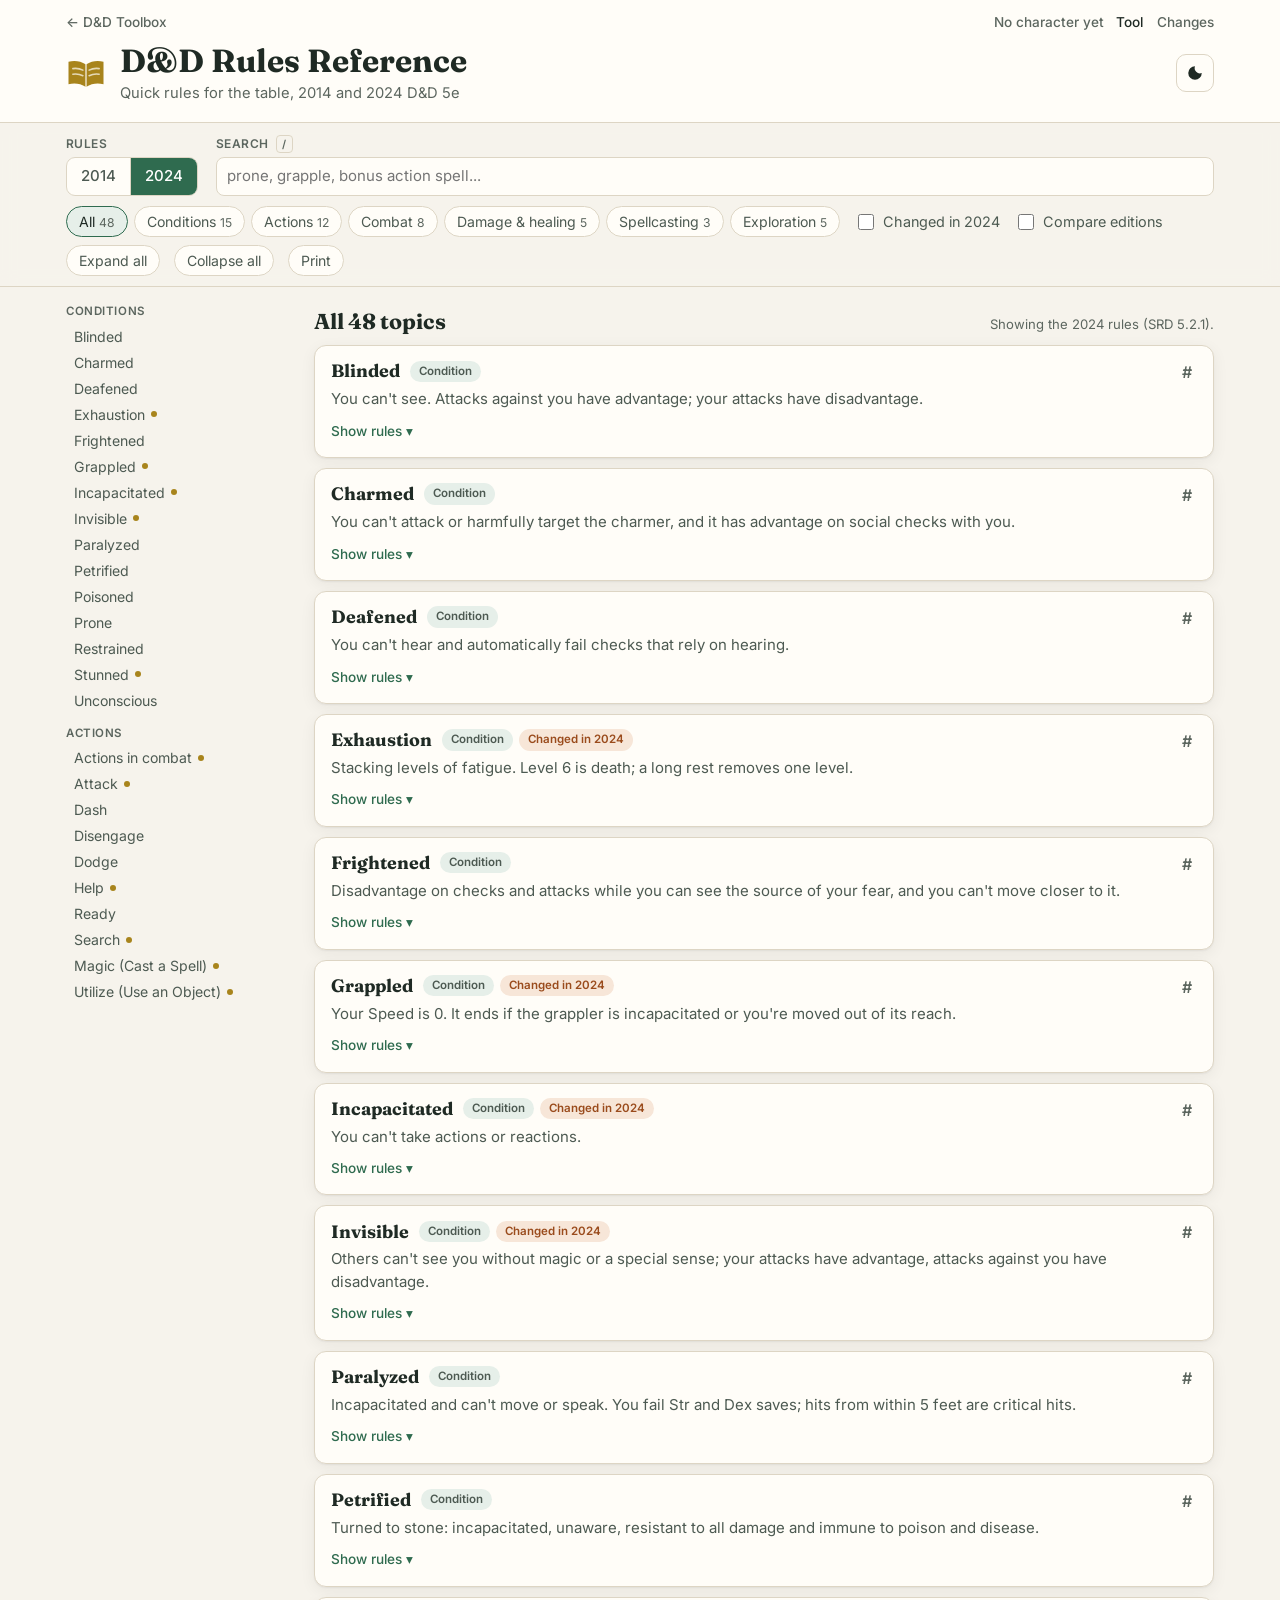
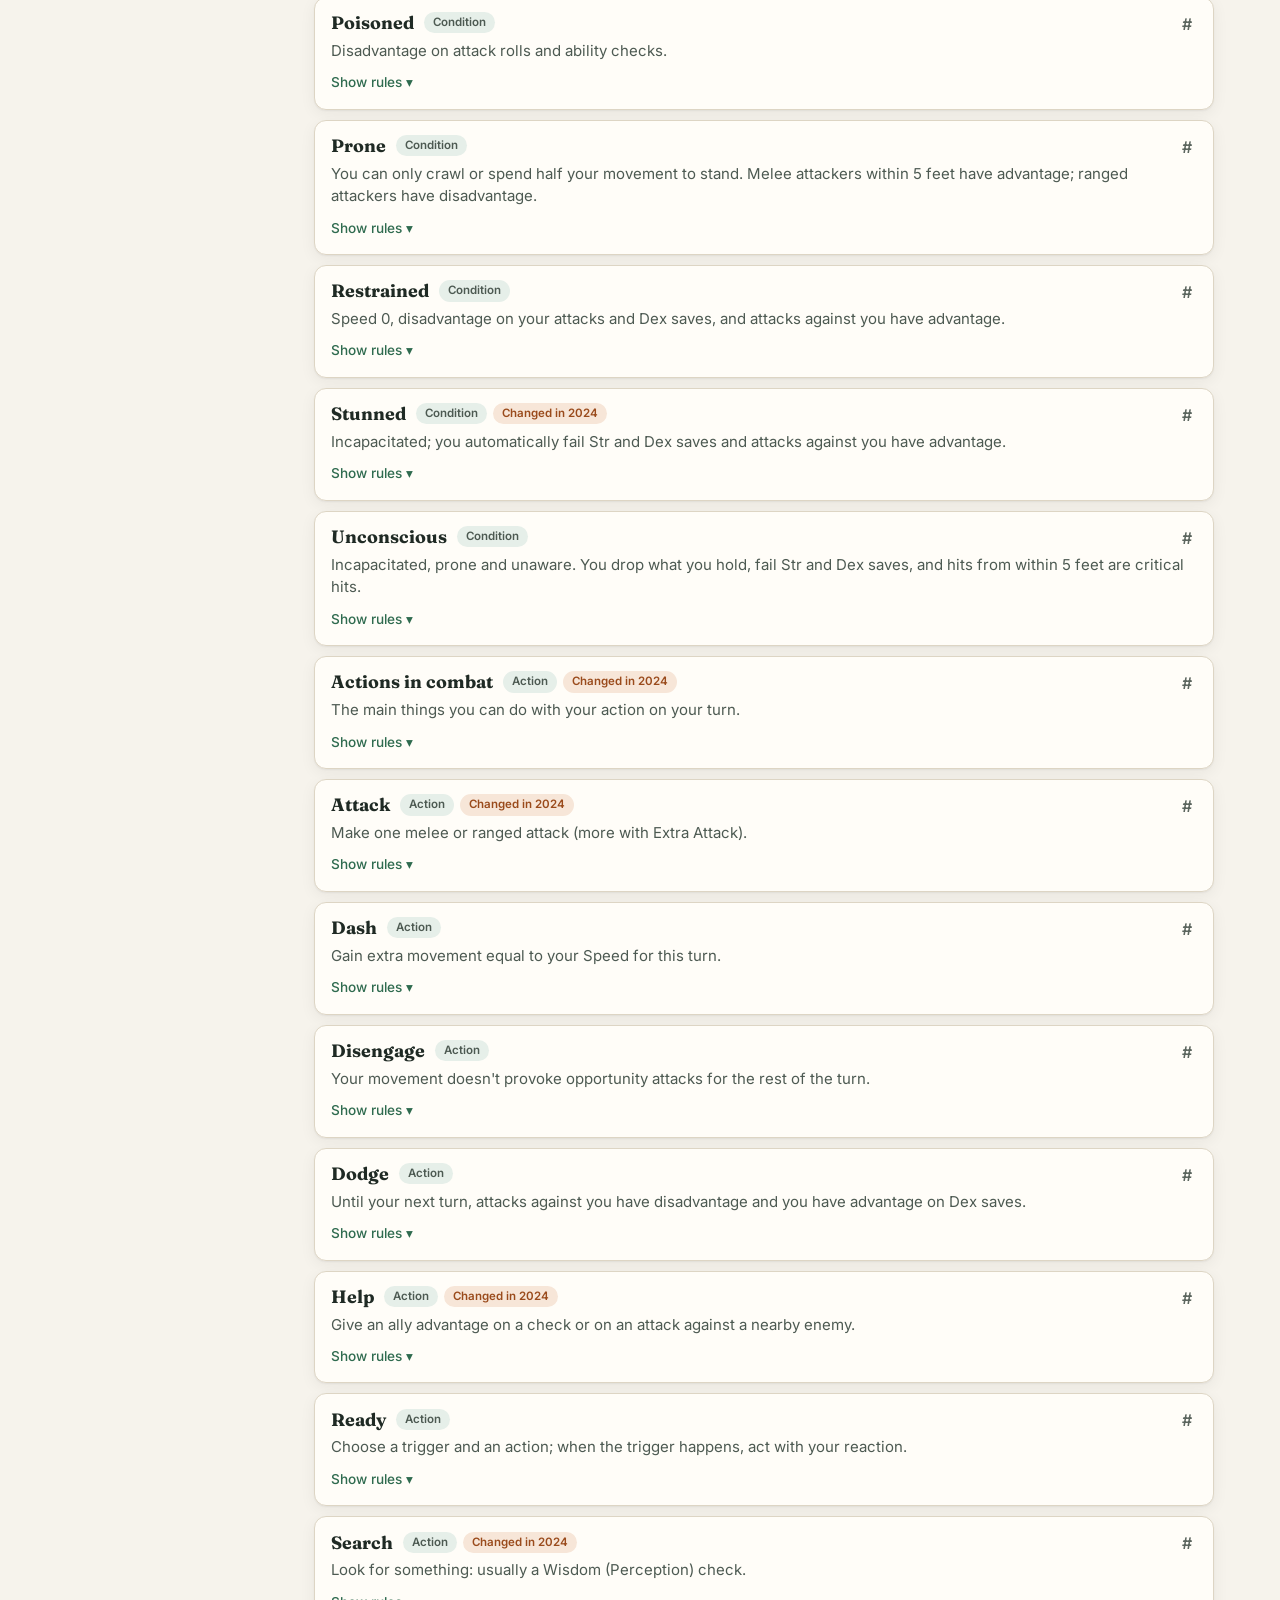
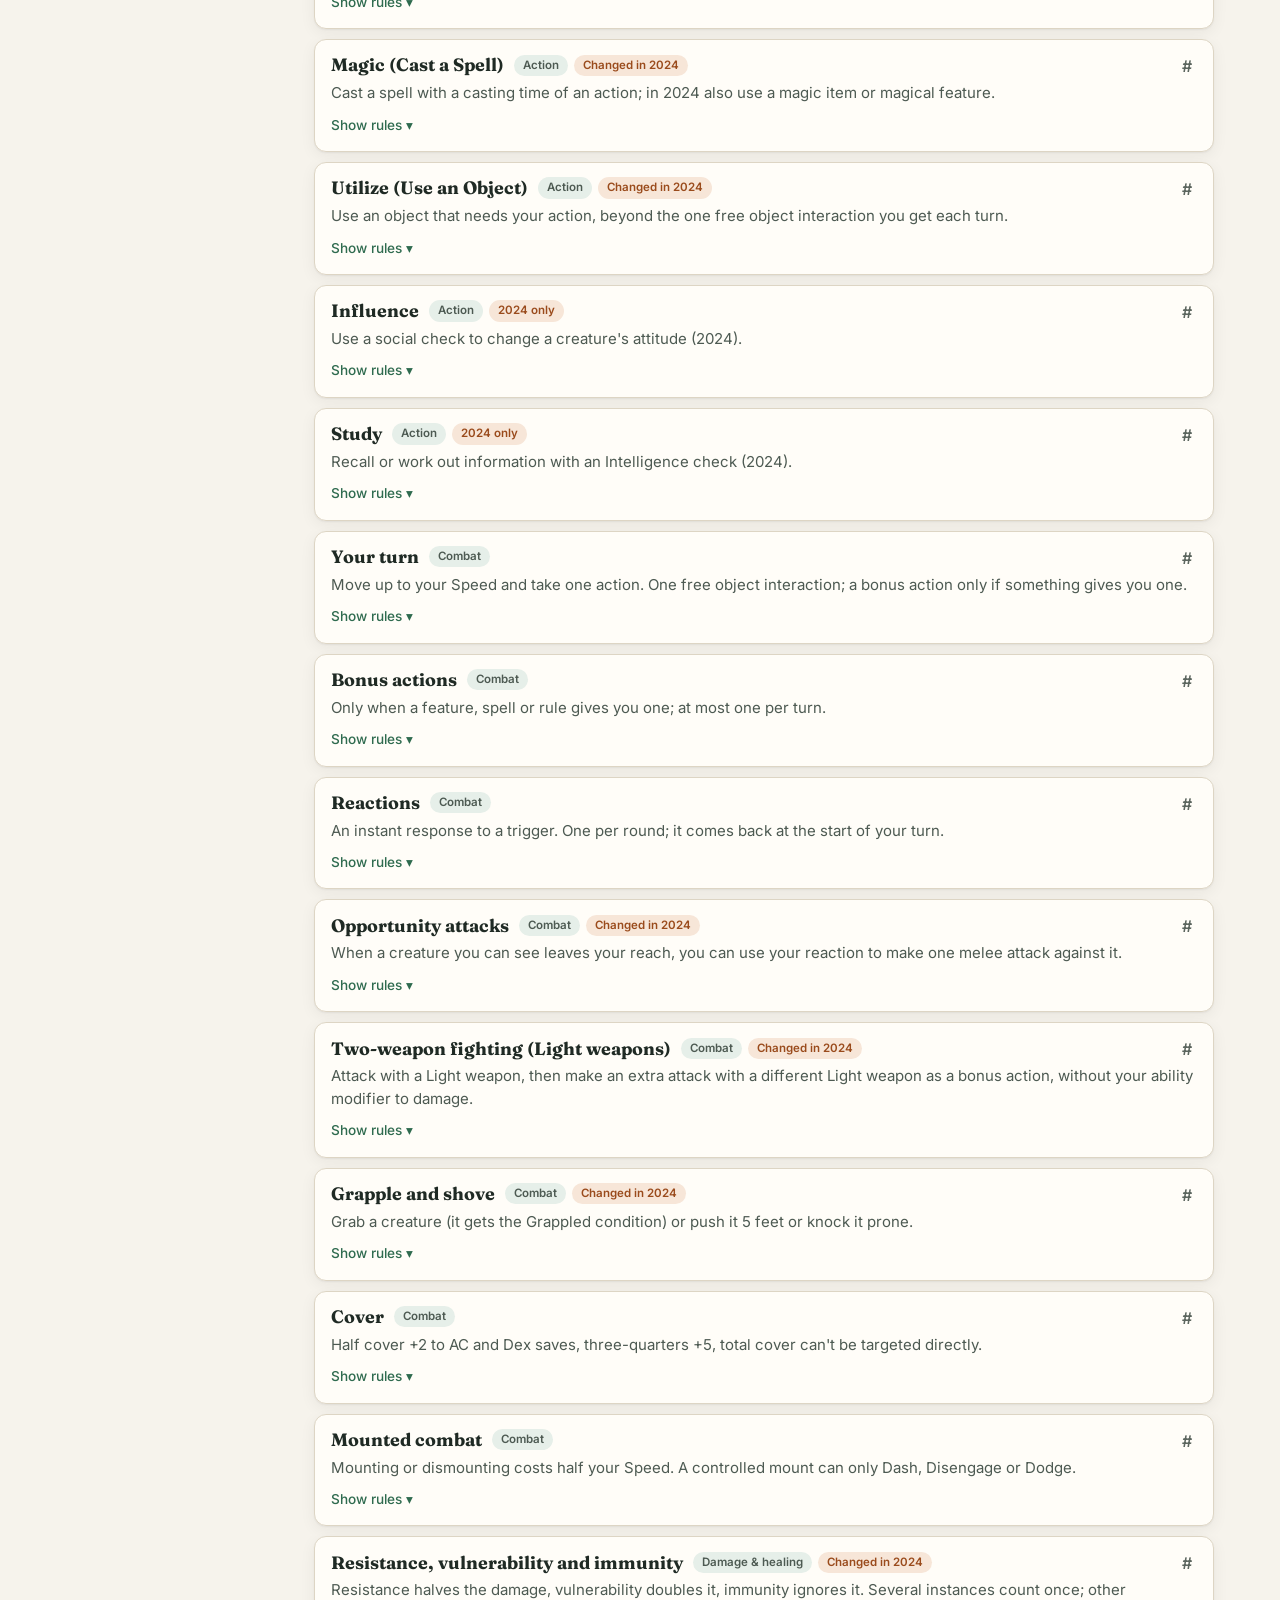
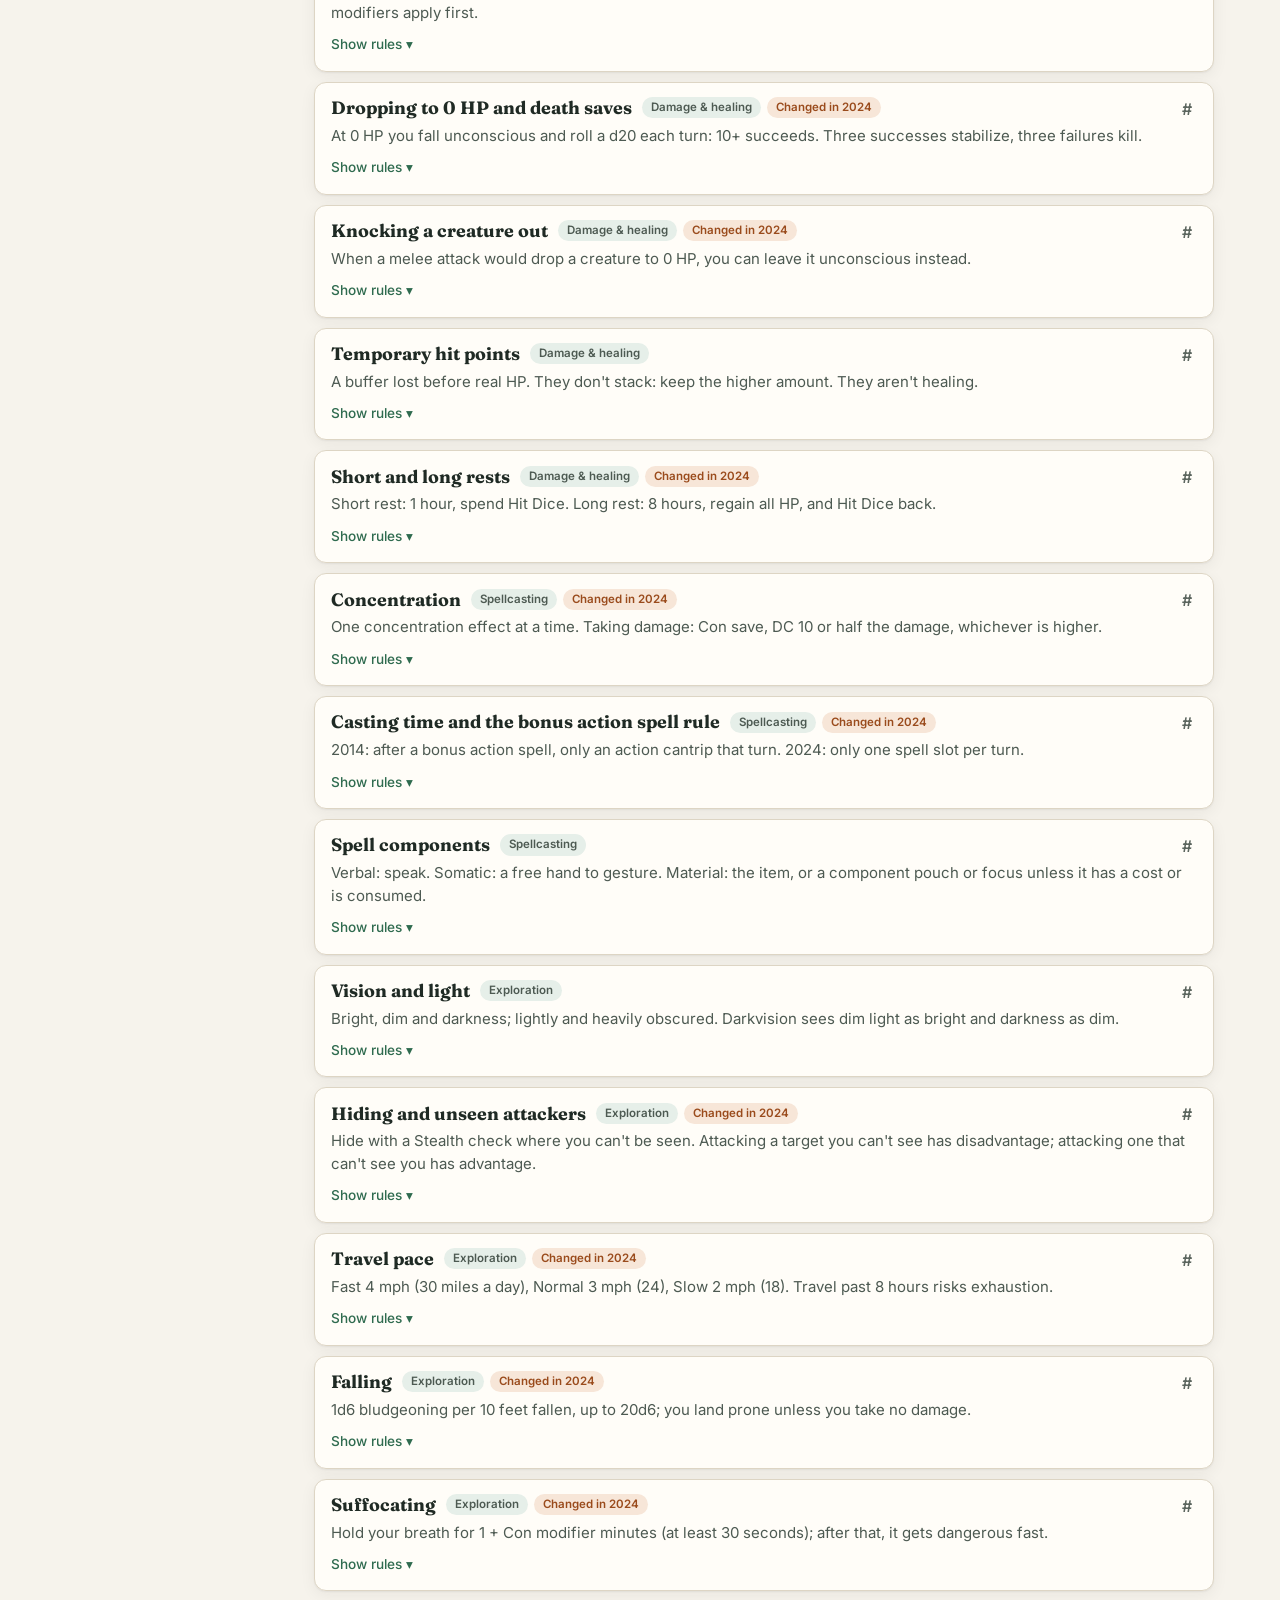
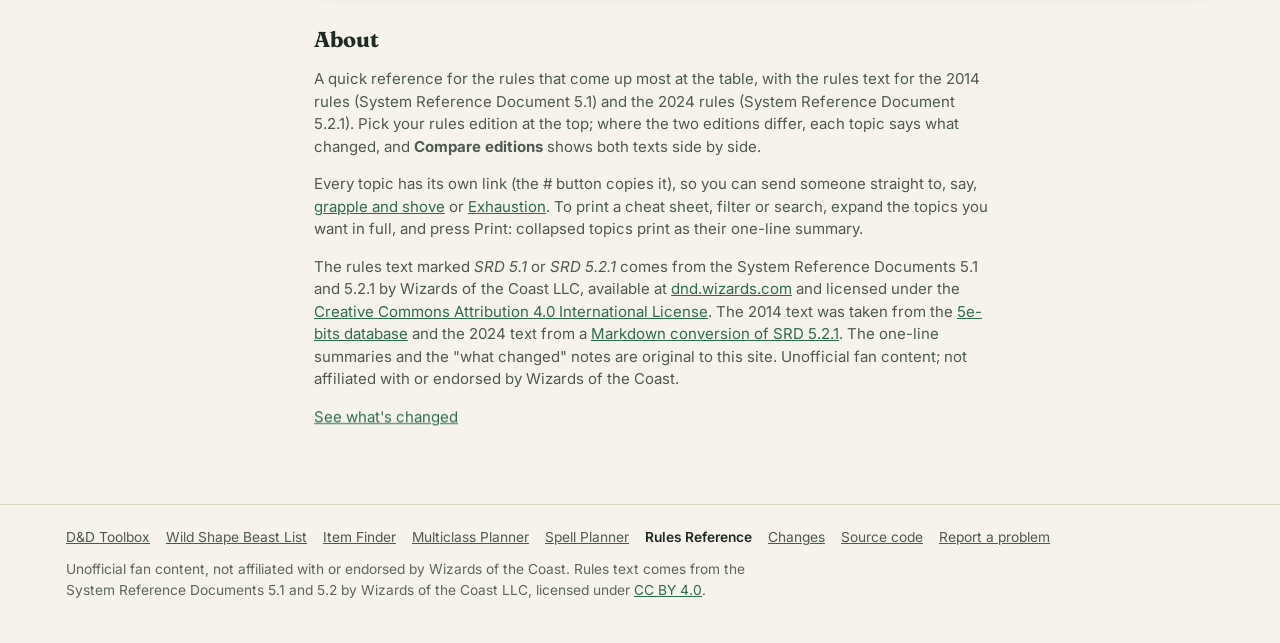
==== site/index.html @ a0ac7192 "Rules Reference: searchable 2014/2024 rules quick reference 48 topics (conditions, actions, combat, " ====
<!doctype html>
<html lang="en">
<head>
<meta charset="utf-8">
<meta name="viewport" content="width=device-width, initial-scale=1">
<title>D&amp;D Rules Reference</title>
<meta name="description" content="A fast, searchable D&amp;D 5e rules quick reference for the table: conditions, actions, grapple, cover, damage, death saves, resting, concentration and more, for 2014 and 2024 rules, with what changed between them.">
<meta name="theme-color" content="#f6f3ec" media="(prefers-color-scheme: light)">
<meta name="theme-color" content="#12171a" media="(prefers-color-scheme: dark)">
<link rel="canonical" href="https://wernercd.github.io/dnd-rules/">
<meta property="og:type" content="website">
<meta property="og:site_name" content="D&amp;D Toolbox">
<meta property="og:title" content="D&amp;D Rules Reference">
<meta property="og:description" content="A fast, searchable D&amp;D 5e rules quick reference for the table: conditions, actions, grapple, cover, damage, death saves, resting, concentration and more, for 2014 and 2024 rules, with what changed between them.">
<meta property="og:url" content="https://wernercd.github.io/dnd-rules/">
<meta name="twitter:card" content="summary">
<link rel="icon" href="data:image/svg+xml,%3Csvg xmlns='http://www.w3.org/2000/svg' viewBox='0 0 32 32'%3E%3Cpath d='M2 7c4.7-1.3 9.4-.7 14 2.2C20.6 6.3 25.3 5.7 30 7v18c-4.7-1.3-9.4-.7-14 2.2C11.4 24.3 6.7 23.7 2 25z' fill='%23c9a227'/%3E%3C/svg%3E">
<link rel="preconnect" href="https://fonts.googleapis.com">
<link rel="preconnect" href="https://fonts.gstatic.com" crossorigin>
<link href="https://fonts.googleapis.com/css2?family=Fraunces:opsz,wght@9..144,500;9..144,700&family=Inter:wght@400;500;600&display=swap" rel="stylesheet">
<script>try{var t=localStorage.getItem('dnd.theme');if(t==='dark'||t==='light')document.documentElement.dataset.theme=t;}catch(e){}</script>
<link rel="stylesheet" href="styles.css?v=dev">
</head>
<body>
<header class="site-header">
  <div class="wrap hub-bar">
    <a href="https://wernercd.github.io/dnd/">&larr; D&amp;D Toolbox</a>
    <span class="char-pick" id="charPick"></span>
    <nav class="hub-nav" aria-label="Site">
      <a href="./" aria-current="page">Tool</a>
      <a href="changes.html">Changes</a>
    </nav>
  </div>
  <div class="wrap header-inner">
    <div class="brand">
      <svg class="logo" viewBox="0 0 32 32" aria-hidden="true"><path d="M2 7c4.7-1.3 9.4-.7 14 2.2C20.6 6.3 25.3 5.7 30 7v18c-4.7-1.3-9.4-.7-14 2.2C11.4 24.3 6.7 23.7 2 25z"/><path d="M16 9.2v18M5.5 12.5c2.8-.4 5.6 0 8 1.2M5.5 17c2.8-.4 5.6 0 8 1.2M26.5 12.5c-2.8-.4-5.6 0-8 1.2M26.5 17c-2.8-.4-5.6 0-8 1.2" fill="none" stroke="var(--surface)" stroke-width="1.3" stroke-linecap="round" opacity=".7"/></svg>
      <div>
        <h1>D&amp;D Rules Reference</h1>
        <p class="tagline">Quick rules for the table, 2014 and 2024 D&amp;D 5e</p>
      </div>
    </div>
    <button id="themeBtn" class="icon-btn" type="button" aria-label="Toggle dark mode" title="Toggle dark mode">
      <svg viewBox="0 0 24 24" aria-hidden="true"><path d="M12 3a9 9 0 1 0 9 9 7 7 0 0 1-9-9z"/></svg>
    </button>
  </div>
</header>

<section class="controls" aria-label="Rules filters">
  <div class="wrap controls-grid">
    <div class="ctl">
      <span class="ctl-label">Rules</span>
      <div class="seg" role="radiogroup" aria-label="Rules edition">
        <button type="button" role="radio" data-ed="2014">2014</button>
        <button type="button" role="radio" data-ed="2024">2024</button>
      </div>
    </div>
    <div class="ctl ctl-search">
      <label class="ctl-label" for="q">Search <span class="kbd" aria-hidden="true">/</span></label>
      <input type="search" id="q" placeholder="prone, grapple, bonus action spell..." autocomplete="off">
    </div>
  </div>
  <div class="wrap filters">
    <div class="chips" id="cats" role="group" aria-label="Category"></div>
    <label class="tog" title="Only topics where the 2014 and 2024 rules differ"><input type="checkbox" id="onlyChg"> Changed in 2024</label>
    <label class="tog" title="Show the 2014 and 2024 text side by side"><input type="checkbox" id="compare"> Compare editions</label>
    <button type="button" class="chip" id="expandAll">Expand all</button>
    <button type="button" class="chip" id="collapseAll">Collapse all</button>
    <button type="button" class="chip" id="printBtn" title="Print the topics shown; expanded ones print with their full text">Print</button>
  </div>
</section>

<main class="wrap layout">
  <nav class="toc" id="toc" aria-label="Topics"></nav>
  <section class="results" aria-labelledby="count">
    <div class="results-head">
      <h2 id="count">Rules</h2>
      <p class="small muted" id="edNote"></p>
    </div>
    <div id="list" class="topics" data-reveal></div>
    <p id="empty" class="empty" hidden>Nothing matches. Try fewer words, or pick All.</p>

    <section class="about" id="about" data-reveal>
      <h2>About</h2>
      <p>A quick reference for the rules that come up most at the table, with the rules text for the 2014 rules (System Reference Document 5.1) and the 2024 rules (System Reference Document 5.2.1). Pick your rules edition at the top; where the two editions differ, each topic says what changed, and <b>Compare editions</b> shows both texts side by side.</p>
      <p>Every topic has its own link (the <span aria-hidden="true">#</span> button copies it), so you can send someone straight to, say, <a href="#grapple-shove">grapple and shove</a> or <a href="#exhaustion">Exhaustion</a>. To print a cheat sheet, filter or search, expand the topics you want in full, and press Print: collapsed topics print as their one-line summary.</p>
      <p>The rules text marked <em>SRD 5.1</em> or <em>SRD 5.2.1</em> comes from the System Reference Documents 5.1 and 5.2.1 by Wizards of the Coast LLC, available at <a href="https://dnd.wizards.com/resources/systems-reference-document" rel="noopener">dnd.wizards.com</a> and licensed under the <a href="https://creativecommons.org/licenses/by/4.0/legalcode" rel="noopener">Creative Commons Attribution 4.0 International License</a>. The 2014 text was taken from the <a href="https://github.com/5e-bits/5e-database" rel="noopener">5e-bits database</a> and the 2024 text from a <a href="https://github.com/downfallx/dnd-5e-srd-markdown" rel="noopener">Markdown conversion of SRD 5.2.1</a>. The one-line summaries and the "what changed" notes are original to this site. Unofficial fan content; not affiliated with or endorsed by Wizards of the Coast.</p>
      <p><a href="changes.html">See what's changed</a></p>
    </section>
  </section>
</main>

<footer class="site-footer">
  <div class="wrap">
    <ul class="foot-links">
      <li><a href="https://wernercd.github.io/dnd/">D&amp;D Toolbox</a></li>
      <li><a href="https://wernercd.github.io/dnd-druid-wildshapes/">Wild Shape Beast List</a></li>
      <li><a href="https://wernercd.github.io/dnd-items/">Item Finder</a></li>
      <li><a href="https://wernercd.github.io/dnd-multiclass-planner/">Multiclass Planner</a></li>
      <li><a href="https://wernercd.github.io/dnd-magic/">Spell Planner</a></li>
      <li><a href="https://wernercd.github.io/dnd-rules/" aria-current="page">Rules Reference</a></li>
      <li><a href="changes.html">Changes</a></li>
      <li><a href="https://github.com/WernerCD/dnd-rules" rel="noopener">Source code</a></li>
      <li><a href="https://github.com/WernerCD/dnd-rules/issues" rel="noopener">Report a problem</a></li>
    </ul>
    <p>Unofficial fan content, not affiliated with or endorsed by Wizards of the Coast. Rules text comes from the System Reference Documents 5.1 and 5.2 by Wizards of the Coast LLC, licensed under <a href="https://creativecommons.org/licenses/by/4.0/legalcode" rel="noopener">CC BY 4.0</a>.</p>
  </div>
</footer>

<script src="character.js?v=dev"></script>
<script src="rules.js?v=dev"></script>
<script src="app.js?v=dev"></script>
<script src="theme.js?v=dev"></script>
<script src="version.js?v=dev"></script>
<script src="motion.js?v=dev" defer></script><script src="ui.js?v=dev" defer></script>
</body>
</html>
---- site/styles.css ----
:root {
  --bg: #f6f3ec;
  --surface: #fffdf8;
  --surface-2: #efeadf;
  --ink: #1f2a24;
  --ink-2: #4d5a52;
  --muted: #5c665f;
  --line: #ddd5c4;
  --accent: #2f6b4f;
  --accent-ink: #ffffff;
  --gold: #a8841c;
  --warn: #9a4b1c;
  --warn-bg: #f7e6d8;
  --chip: #e6efe9;
  --shadow: 0 1px 2px rgba(31, 42, 36, .06), 0 4px 16px rgba(31, 42, 36, .06);
  --radius: 12px;
  color-scheme: light;
}
@media (prefers-color-scheme: dark) {
  :root:not([data-theme="light"]) {
    --bg: #12171a;
    --surface: #1a2125;
    --surface-2: #222b30;
    --ink: #e8ece6;
    --ink-2: #b9c3bc;
    --muted: #8d9a93;
    --line: #2f3a3f;
    --accent: #6fbf95;
    --accent-ink: #0d1a13;
    --gold: #d9b84a;
    --warn: #f0a878;
    --warn-bg: #3a2a20;
    --chip: #233229;
    --shadow: 0 1px 2px rgba(0, 0, 0, .3), 0 4px 16px rgba(0, 0, 0, .25);
    color-scheme: dark;
  }
}
:root[data-theme="dark"] {
  --bg: #12171a;
  --surface: #1a2125;
  --surface-2: #222b30;
  --ink: #e8ece6;
  --ink-2: #b9c3bc;
  --muted: #8d9a93;
  --line: #2f3a3f;
  --accent: #6fbf95;
  --accent-ink: #0d1a13;
  --gold: #d9b84a;
  --warn: #f0a878;
  --warn-bg: #3a2a20;
  --chip: #233229;
  --shadow: 0 1px 2px rgba(0, 0, 0, .3), 0 4px 16px rgba(0, 0, 0, .25);
  color-scheme: dark;
}

* { box-sizing: border-box; }
[hidden] { display: none !important; }
html { -webkit-text-size-adjust: 100%; }
body {
  margin: 0;
  background: var(--bg);
  color: var(--ink);
  font: 15px/1.5 Inter, system-ui, -apple-system, "Segoe UI", sans-serif;
}
a { color: var(--accent); }
h1, h2, h3 { font-family: Fraunces, Georgia, serif; font-weight: 700; line-height: 1.2; margin: 0; }
h2 { font-size: 1.35rem; }
.wrap { max-width: 1180px; margin: 0 auto; padding: 0 16px; }
.muted { color: var(--muted); }

/* header */
.icon-btn { background: none; border: 1px solid var(--line); color: var(--ink); width: 38px; height: 38px; border-radius: 10px; display: grid; place-items: center; cursor: pointer; flex: none; }
.icon-btn svg { width: 18px; height: 18px; fill: none; stroke: currentColor; stroke-width: 2; stroke-linecap: round; }
#themeBtn svg { fill: currentColor; stroke: none; }
.icon-btn:hover { background: var(--surface-2); }

/* controls */
.controls { position: sticky; top: 0; z-index: 5; background: color-mix(in srgb, var(--bg) 92%, transparent); backdrop-filter: blur(8px); border-bottom: 1px solid var(--line); padding: 12px 0 10px; }
.controls-grid { display: flex; flex-wrap: wrap; gap: 12px 18px; align-items: flex-end; }
.ctl { display: flex; flex-direction: column; gap: 4px; }
.ctl-label { font-size: .75rem; font-weight: 600; letter-spacing: .04em; text-transform: uppercase; color: var(--muted); }
.ctl-label output { color: var(--ink); font-size: .95rem; text-transform: none; letter-spacing: 0; margin-left: 4px; }
.ctl-level { min-width: 180px; flex: 1 1 180px; max-width: 280px; }
.ctl-level input { width: 100%; accent-color: var(--accent); }
.ctl-wis input { width: 70px; }
.ctl-search { flex: 2 1 200px; }
input[type=search], input[type=number], select {
  font: inherit; color: var(--ink); background: var(--surface); border: 1px solid var(--line); border-radius: 8px; padding: 7px 10px; min-height: 36px;
}
input:focus-visible, select:focus-visible, button:focus-visible { outline: 2px solid var(--accent); outline-offset: 2px; }
.seg { display: inline-flex; border: 1px solid var(--line); border-radius: 9px; overflow: hidden; background: var(--surface); }
.seg button { font: inherit; font-weight: 500; border: 0; background: none; color: var(--ink-2); padding: 7px 14px; cursor: pointer; min-height: 36px; }
.seg button + button { border-left: 1px solid var(--line); }
.seg button[aria-checked="true"] { background: var(--accent); color: var(--accent-ink); }
.filters { display: flex; flex-wrap: wrap; align-items: center; gap: 8px 14px; margin-top: 10px; }
.chips { display: flex; gap: 6px; flex-wrap: wrap; }
.chip { font: inherit; font-size: .88rem; border: 1px solid var(--line); background: var(--surface); color: var(--ink-2); border-radius: 999px; padding: 4px 12px; cursor: pointer; }
.chip[aria-pressed="true"] { background: var(--chip); border-color: var(--accent); color: var(--ink); }
.tog { display: inline-flex; align-items: center; gap: 6px; font-size: .9rem; color: var(--ink-2); cursor: pointer; }
.tog input { accent-color: var(--accent); width: 16px; height: 16px; }

/* ---------- rules reference ---------- */
.kbd { font: 600 .68rem/1 Inter, system-ui, sans-serif; border: 1px solid var(--line); border-radius: 4px; padding: 1px 5px; margin-left: 4px; color: var(--muted); text-transform: none; }
.ctl-search input { width: 100%; }
.chip { min-height: 30px; }
.chip .n { color: var(--muted); font-size: .76rem; }
.chip.zero { opacity: .5; }
.small { font-size: .82rem; }
.empty { color: var(--muted); padding: 24px 0; }
.btn { font: inherit; font-size: .86rem; border: 1px solid var(--line); background: var(--surface-2); color: var(--ink); border-radius: 8px; padding: 6px 12px; cursor: pointer; min-height: 32px; }

.layout { display: grid; grid-template-columns: 220px minmax(0, 1fr); gap: 28px; align-items: start; }
.toc { position: sticky; top: calc(var(--ctl-h, 0px) + 4px); max-height: calc(100vh - var(--ctl-h, 0px) - 12px); overflow-y: auto; padding: 18px 4px 18px 0; font-size: .88rem; }
.toc h3 { font-family: Inter, system-ui, sans-serif; font-size: .72rem; font-weight: 600; letter-spacing: .05em; text-transform: uppercase; color: var(--muted); margin: 14px 0 4px; }
.toc h3:first-child { margin-top: 0; }
.toc ul { list-style: none; margin: 0; padding: 0; }
.toc a { display: flex; align-items: center; gap: 6px; min-height: 26px; padding: 2px 8px; border-radius: 6px; color: var(--ink-2); text-decoration: none; }
.toc a:hover, .toc a:focus-visible { background: var(--surface-2); color: var(--ink); }
.toc .dot { width: 6px; height: 6px; border-radius: 50%; background: var(--gold); flex: none; }
@media (max-width: 900px) { .layout { display: block; } .toc { display: none; } }

.results-head { display: flex; justify-content: space-between; align-items: baseline; gap: 4px 12px; margin: 22px 0 10px; flex-wrap: wrap; }
.results-head p { margin: 0; }
.topics { display: flex; flex-direction: column; gap: 10px; }
.topic { background: var(--surface); border: 1px solid var(--line); border-radius: var(--radius); box-shadow: var(--shadow); padding: 12px 16px 12px; scroll-margin-top: calc(var(--ctl-h, 0px) + 12px); transition: border-color .15s ease; }
@media (max-width: 640px) { .topic { padding: 12px 14px; } }
.topic.open { border-color: color-mix(in srgb, var(--accent) 45%, var(--line)); }
.topic.flash { border-color: var(--gold); box-shadow: 0 0 0 3px color-mix(in srgb, var(--gold) 30%, transparent), var(--shadow); }
.t-head { display: flex; align-items: flex-start; gap: 6px 10px; flex-wrap: wrap; cursor: pointer; padding-right: 36px; position: relative; }
.t-title { font-size: 1.12rem; flex: 0 1 auto; }
.t-title a { color: inherit; text-decoration: none; display: inline-flex; align-items: center; min-height: 26px; }
.t-title a:hover { color: var(--accent); }
.t-tags { display: flex; flex-wrap: wrap; gap: 6px; align-items: center; min-height: 26px; }
.tag { font-size: .72rem; font-weight: 600; border-radius: 999px; padding: 2px 9px; background: var(--chip); color: var(--ink-2); white-space: nowrap; }
.tag-chg { background: var(--warn-bg); color: var(--warn); }
.t-copy { position: absolute; top: -2px; right: -6px; font: 600 1rem/1 Inter, system-ui, sans-serif; width: 32px; height: 32px; border-radius: 8px; border: 1px solid transparent; background: none; color: var(--muted); cursor: pointer; }
.t-copy:hover, .t-copy:focus-visible { border-color: var(--line); color: var(--accent); }
.t-sum { margin: 4px 0 6px; color: var(--ink-2); }
.t-snip { margin: 0 0 6px; font-size: .86rem; color: var(--muted); }
mark { background: color-mix(in srgb, var(--gold) 35%, transparent); color: inherit; border-radius: 3px; padding: 0 1px; }
.t-tog { font: inherit; font-size: .85rem; font-weight: 500; background: none; border: 0; padding: 4px 0; min-height: 28px; color: var(--accent); cursor: pointer; }
.t-tog::after { content: " \25BE"; }
.t-tog[aria-expanded="true"]::after { content: " \25B4"; }
.t-body { border-top: 1px solid var(--line); margin-top: 6px; padding-top: 10px; }
.chg { background: var(--warn-bg); border-radius: 9px; padding: 9px 12px; margin: 0 0 12px; font-size: .93rem; }
.chg b:first-child { color: var(--warn); }
.srd { max-width: 75ch; }
.srd p { margin: 6px 0; }
.srd ul, .srd ol { margin: 6px 0; padding-left: 22px; }
.srd li { margin: 3px 0; }
.srd h4, .srd h5 { font-family: Fraunces, Georgia, serif; margin: 14px 0 4px; }
.srd h4 { font-size: 1rem; color: var(--gold); border-bottom: 1px solid var(--line); padding-bottom: 2px; }
.srd h5 { font-size: .95rem; }
.srd h4:first-child, .srd h5:first-child { margin-top: 2px; }
.srd .side { background: var(--surface-2); border-left: 3px solid var(--gold); border-radius: 0 8px 8px 0; padding: 4px 12px; margin: 10px 0; }
.tbl { overflow-x: auto; margin: 8px 0; }
.tbl table { border-collapse: collapse; font-size: .88rem; }
.tbl th, .tbl td { text-align: left; padding: 4px 12px 4px 0; border-bottom: 1px solid var(--line); vertical-align: top; }
.tbl th { font-weight: 600; }
a.xref { text-decoration: underline; text-decoration-style: dotted; text-underline-offset: 2px; }
.src { font-size: .78rem; color: var(--muted); margin: 8px 0 0; }
.rel { font-size: .88rem; color: var(--ink-2); margin: 10px 0 0; }
.rel a { display: inline-block; min-height: 24px; line-height: 24px; }
.ed-none { color: var(--ink-2); font-style: italic; }
.ed-none .btn { font-style: normal; }
.cmp { display: grid; grid-template-columns: 1fr 1fr; gap: 18px; }
.cmp > section { min-width: 0; }
.cmp .ed-h { font-family: Inter, system-ui, sans-serif; font-size: .75rem; font-weight: 600; letter-spacing: .05em; text-transform: uppercase; color: var(--muted); margin: 0 0 4px; }
@media (max-width: 760px) { .cmp { grid-template-columns: 1fr; } .cmp > section + section { border-top: 1px dashed var(--line); padding-top: 10px; } }
.about { margin: 36px 0; }
.about p { max-width: 75ch; color: var(--ink-2); }
@media (max-width: 640px) {
  .controls { position: relative; z-index: 6; }
  #cats { flex-wrap: nowrap; overflow-x: auto; width: 100%; padding-bottom: 2px; scrollbar-width: thin; }
  #cats .chip { flex: none; }
  .kbd { display: none; }
}
/* print: the topics shown, expanded ones with their text; no controls */
@media print {
  .controls, .toc, .about, #empty, .t-copy, .t-tog { display: none !important; }
  .layout { display: block; }
  .topic { box-shadow: none; border: 0; border-bottom: 1px solid #bbb; border-radius: 0; padding: 6px 0; break-inside: avoid; }
  .t-head { padding-right: 0; }
  .t-snip { display: none; }
  .tag { background: none !important; border: 1px solid #999; color: #000 !important; }
  .chg { background: none; border: 1px solid #999; }
  .srd .side { background: none; }
  .srd h4 { color: #000; }
  .topic:not(.open) .t-sum { margin-bottom: 0; }
  .topic.open { break-inside: auto; }
}

/* === dnd-shared v1.8 (canonical copy: WernerCD/dnd shared/dnd-shared.css) === */
/* Paste this block unchanged at the END of each site's styles.css. Do not edit it per site;
   change it in the hub repo and re-copy it to every site. It relies on the shared tokens
   (--bg, --surface, --surface-2, --ink, --ink-2, --muted, --line, --accent, --gold, --radius). */
.site-header { background: var(--surface); border-bottom: 1px solid var(--line); }
.hub-bar { display: flex; align-items: center; justify-content: space-between; gap: 12px; padding-top: 10px; font-size: .85rem; }
.hub-bar a { color: var(--muted); font-weight: 500; text-decoration: none; border-radius: 6px; display: inline-flex; align-items: center; min-height: 24px; }
.hub-bar a:hover, .hub-bar a:focus-visible { color: var(--accent); text-decoration: underline; }
.hub-bar a[aria-current="page"] { color: var(--ink); }
.hub-nav { display: flex; gap: 14px; }
.char-pick { margin-left: auto; display: inline-flex; align-items: center; min-height: 24px; color: var(--muted); }
.char-pick label { display: inline-flex; align-items: center; gap: 6px; }
.char-pick select { font: inherit; font-size: .85rem; color: var(--ink); background: var(--surface-2); border: 1px solid var(--line); border-radius: 6px; padding: 2px 6px; min-height: 26px; max-width: 46vw; }
@media (max-width: 520px) { .char-pick .char-lbl { display: none; } }
.char-pick .char-share { font: inherit; font-size: .8rem; color: var(--ink-2); background: none; border: 1px solid var(--line); border-radius: 6px; padding: 2px 8px; min-height: 26px; margin-left: 6px; cursor: pointer; }
.char-pick .char-share:hover, .char-pick .char-share:focus-visible { color: var(--accent); border-color: var(--accent); }
.char-import { position: fixed; top: 12px; left: 0; right: 0; margin: 0 auto; z-index: 1000; width: min(520px, calc(100vw - 32px)); background: var(--surface); color: var(--ink); border: 1px solid var(--accent); border-radius: var(--radius); box-shadow: 0 6px 24px rgba(0, 0, 0, .25); padding: 12px 14px; font-size: .92rem; }
.char-import p { margin: 0 0 10px; }
.char-import .ci-acts { display: flex; flex-wrap: wrap; gap: 8px; }
.char-import button { font: inherit; font-size: .88rem; min-height: 32px; padding: 4px 12px; border-radius: 8px; border: 1px solid var(--line); background: var(--surface-2); color: var(--ink); cursor: pointer; }
.char-import .ci-yes { background: var(--accent); border-color: var(--accent); color: var(--accent-ink); }
.hub-bar + .header-inner { padding-top: 8px; }
.header-inner { display: flex; align-items: center; justify-content: space-between; gap: 12px; padding-top: 18px; padding-bottom: 18px; }
.brand { display: flex; align-items: center; gap: 14px; min-width: 0; }
.brand .logo { width: 40px; height: 40px; fill: var(--gold); flex: none; }
.brand h1 { font-size: clamp(1.4rem, 3.5vw, 2rem); }
.brand h1 a { color: inherit; text-decoration: none; }
.tagline { margin: 2px 0 0; color: var(--muted); font-size: .92rem; }

.site-footer { border-top: 1px solid var(--line); margin-top: 40px; padding: 20px 0 36px; color: var(--muted); font-size: .86rem; }
.site-footer .foot-links { display: flex; flex-wrap: wrap; gap: 6px 16px; margin: 0 0 10px; padding: 0; list-style: none; }
.site-footer .foot-links a { color: var(--ink-2); display: inline-flex; align-items: center; min-height: 24px; }
.site-footer .foot-links a[aria-current="page"] { color: var(--ink); font-weight: 600; text-decoration: none; }
.site-footer p { margin: 6px 0; max-width: 80ch; }

.changes { padding-bottom: 8px; }
.changes > * { max-width: 780px; }
.changes h2 { font-size: 1.6rem; margin: 28px 0 4px; }
.changes .intro { color: var(--ink-2); margin: 0 0 8px; }
.change-day { margin: 22px 0 0; }
.change-day h3 { font-family: Inter, system-ui, sans-serif; font-size: .8rem; font-weight: 600; letter-spacing: .06em; text-transform: uppercase; color: var(--muted); border-bottom: 1px solid var(--line); padding-bottom: 4px; margin: 0 0 8px; }
.change-day ul { margin: 0; padding-left: 18px; }
.change-day li { margin: 6px 0; color: var(--ink-2); line-height: 1.5; }
.change-day li b { color: var(--ink); }
@media (max-width: 480px) { .hub-nav { gap: 10px; } .tagline { font-size: .85rem; } }
/* motion (ui.js) and charts (chart.js), v1.8 */
.ui-anim [data-reveal] > :not(.ui-in) { opacity: 0; }
[data-spot] { position: relative; isolation: isolate; }
[data-spot]::before { content: ""; position: absolute; inset: 0; border-radius: inherit; pointer-events: none; z-index: -1; opacity: 0; transition: opacity .25s ease;
  background: radial-gradient(240px circle at var(--mx, 50%) var(--my, 50%), color-mix(in srgb, var(--accent) 16%, transparent), transparent 70%); }
[data-spot]:hover::before { opacity: 1; }
.plot { --p1: #25875a; --p2: #6a5acd; --p3: #b07d10; --p-fill: 22%; }
@media (prefers-color-scheme: dark) { :root:not([data-theme="light"]) .plot { --p1: #3fa673; --p2: #9483e6; --p3: #b08822; --p-fill: 30%; } }
:root[data-theme="dark"] .plot { --p1: #3fa673; --p2: #9483e6; --p3: #b08822; --p-fill: 30%; }
.plot-fig { margin: 0; }
.plot-box { position: relative; width: 100%; }
.plot-box svg { display: block; width: 100%; height: auto; overflow: visible; touch-action: pan-y; }
.plot-box svg:focus-visible { outline: 2px solid var(--accent); outline-offset: 4px; border-radius: 6px; }
.plot-grid line { stroke: var(--line); stroke-width: 1; }
.plot-grid line.plot-base { stroke: var(--muted); }
.plot-tick { fill: var(--muted); font-size: 11px; font-variant-numeric: tabular-nums; }
.plot-axis { fill: var(--ink-2); font-size: 12px; }
.plot-line { fill: none; stroke-width: 2; stroke-linejoin: round; stroke-linecap: round; }
.plot-line.s1, .plot-dot.s1, .plot-bar.s1, .sw.s1 { stroke: var(--p1); color: var(--p1); }
.plot-line.s2, .plot-dot.s2, .sw.s2 { stroke: var(--p2); color: var(--p2); }
.plot-line.s2 { stroke-dasharray: 6 4; }
.plot-line.s3, .plot-dot.s3, .sw.s3 { stroke: var(--p3); color: var(--p3); }
.plot-line.s3 { stroke-dasharray: 2 4; }
.plot-bar.s1 { fill: var(--p1); stroke: none; }
.plot-stop1 { stop-color: var(--p1); stop-opacity: var(--p-fill); }
.plot-stop2 { stop-color: var(--p1); stop-opacity: 0; }
.plot-dl { fill: var(--ink-2); font-size: 11px; font-weight: 600; }
.plot-cross { stroke: var(--muted); stroke-width: 1; stroke-dasharray: 3 3; }
.plot-dot { fill: currentColor; stroke: var(--surface) !important; stroke-width: 2; }
.plot-tip { position: absolute; z-index: 2; pointer-events: none; min-width: 120px; max-width: 240px; background: var(--surface); color: var(--ink); border: 1px solid var(--line); border-radius: 8px; box-shadow: 0 4px 16px rgba(0, 0, 0, .14); padding: 6px 10px; font-size: .8rem; display: flex; flex-direction: column; gap: 2px; }
.plot-tip span, .plot-legend span { display: inline-flex; align-items: center; gap: 6px; color: var(--ink-2); }
.sw { display: inline-block; width: 14px; height: 0; border-top: 2px solid currentColor; }
.sw.s2 { border-top-style: dashed; } .sw.s3 { border-top-style: dotted; }
.plot-legend { display: flex; flex-wrap: wrap; gap: 4px 16px; margin: 0 0 6px; font-size: .82rem; }
.plot-sr { position: absolute; width: 1px; height: 1px; overflow: hidden; clip: rect(0 0 0 0); white-space: nowrap; }
.plot-table { margin-top: 6px; font-size: .82rem; color: var(--ink-2); }
.plot-table summary { cursor: pointer; color: var(--accent); min-height: 24px; display: inline-flex; align-items: center; }
.plot-tw { overflow-x: auto; max-height: 320px; overflow-y: auto; }
.plot-table table { border-collapse: collapse; margin-top: 6px; font-variant-numeric: tabular-nums; }
.plot-table caption { text-align: left; color: var(--muted); padding-bottom: 4px; }
.plot-table th, .plot-table td { border-bottom: 1px solid var(--line); padding: 3px 10px 3px 0; text-align: right; }
.plot-table th[scope="row"], .plot-table thead th:first-child { text-align: left; }
.ui-anim .plot-new .plot-line, .ui-anim .plot-new .plot-area { animation: plot-wipe .9s cubic-bezier(.22, 1, .36, 1) both; }
.ui-anim .plot-new .plot-dl { animation: plot-fade .4s .7s ease both; }
.ui-anim .plot-new .plot-bar { transform-box: fill-box; transform-origin: 50% 100%; animation: plot-grow .55s cubic-bezier(.22, 1, .36, 1) both; }
@keyframes plot-wipe { from { clip-path: inset(0 100% 0 0); } to { clip-path: inset(0 0 0 0); } }
@keyframes plot-fade { from { opacity: 0; } }
@keyframes plot-grow { from { transform: scaleY(0); } }
@media (prefers-reduced-motion: reduce) { [data-spot]::before { transition: none; } }
/* print: paper-friendly, no chrome. Sites add their own rules to hide tool controls. */
@media print {
  :root, :root:not([data-theme="light"]), :root[data-theme="dark"] { --bg: #fff; --surface: #fff; --surface-2: #f3f3f3; --ink: #000; --ink-2: #222; --muted: #555; --line: #bbb; --shadow: none; --accent: #2f6b4f; --accent-ink: #ffffff; --gold: #a8841c; --warn: #9a4b1c; --warn-bg: #f7e6d8; --chip: #e6efe9; color-scheme: light; }
  body { background: #fff; }
  .hub-bar, .char-pick, .char-import, .plot-tip, .plot-table summary, #themeBtn, .site-footer .foot-links, button, dialog::backdrop { display: none !important; }
  .site-header { border-bottom: 1px solid #000; }
  a { color: inherit; text-decoration: none; }
  .card, .change-day li, .statblock { break-inside: avoid; }
  .ui-anim [data-reveal] > * { opacity: 1 !important; }
  .plot-fig { break-inside: avoid; }
}
/* === end dnd-shared v1.8 === */
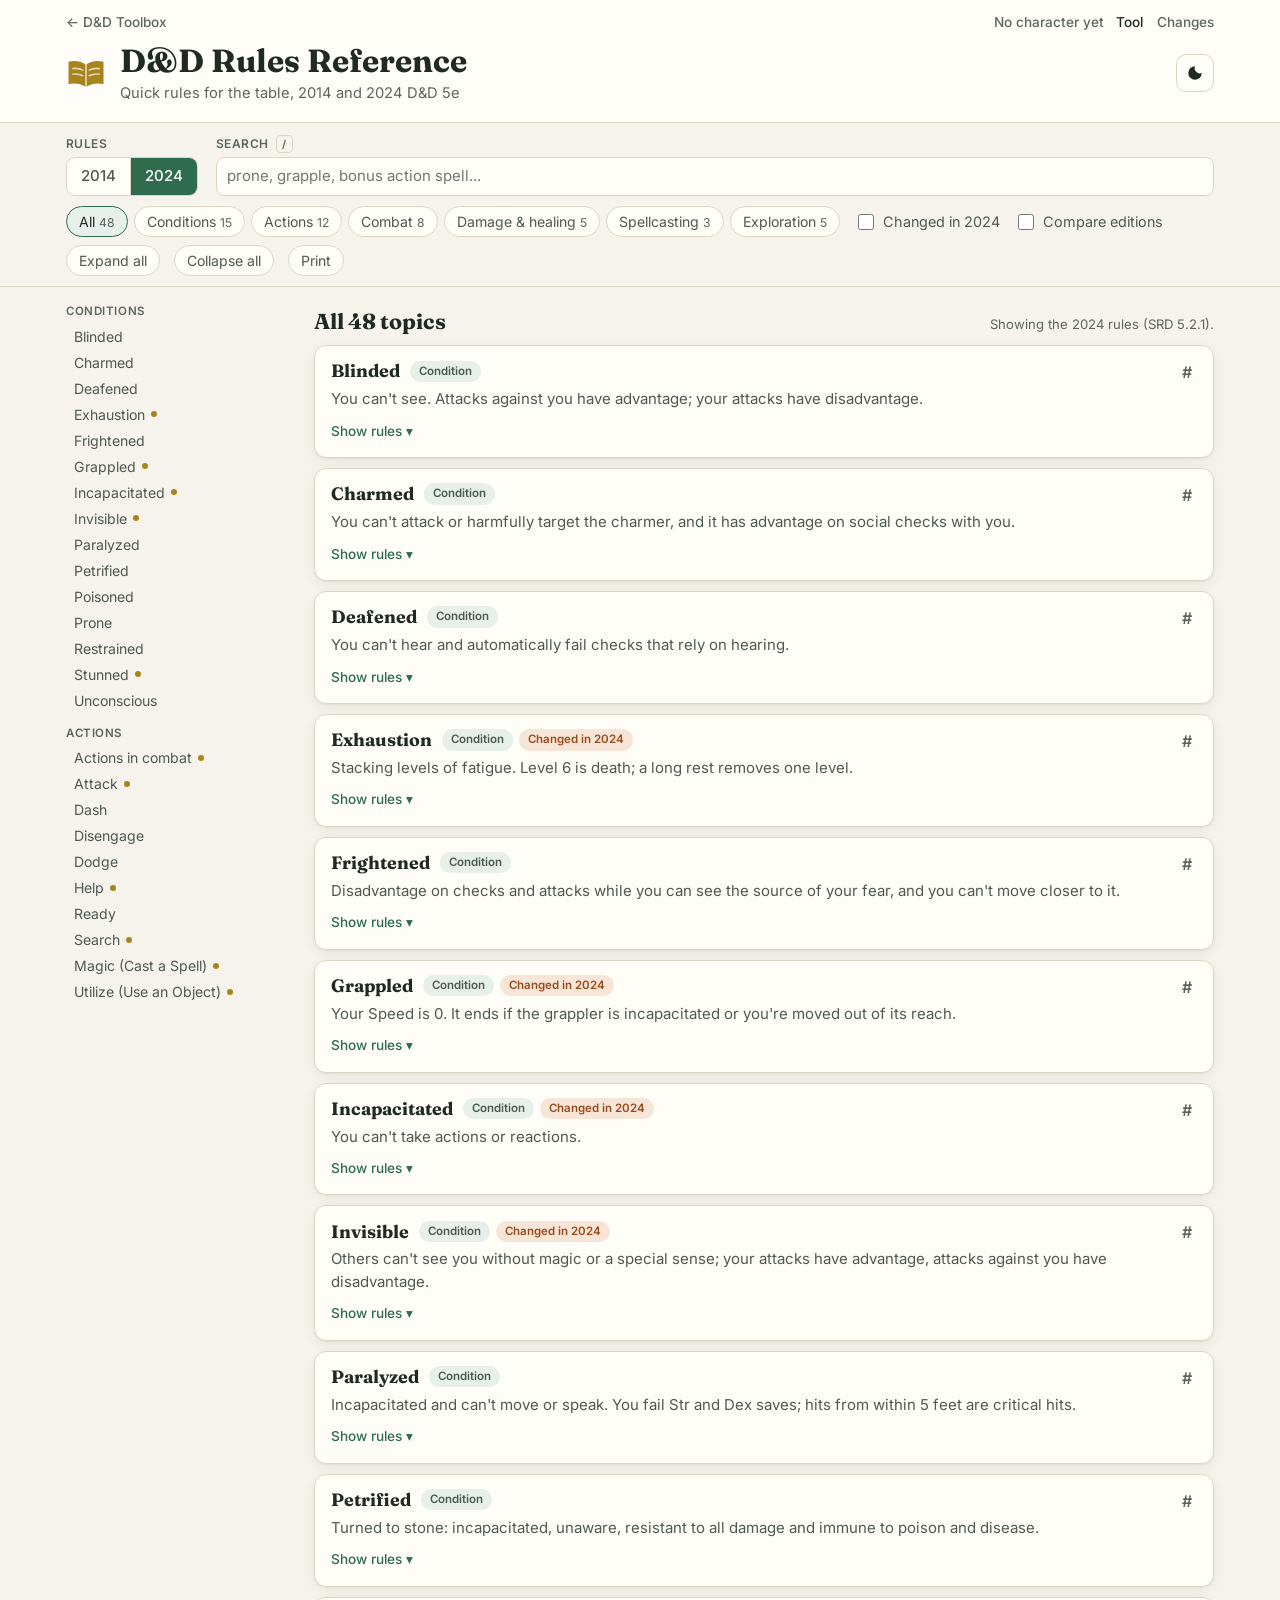
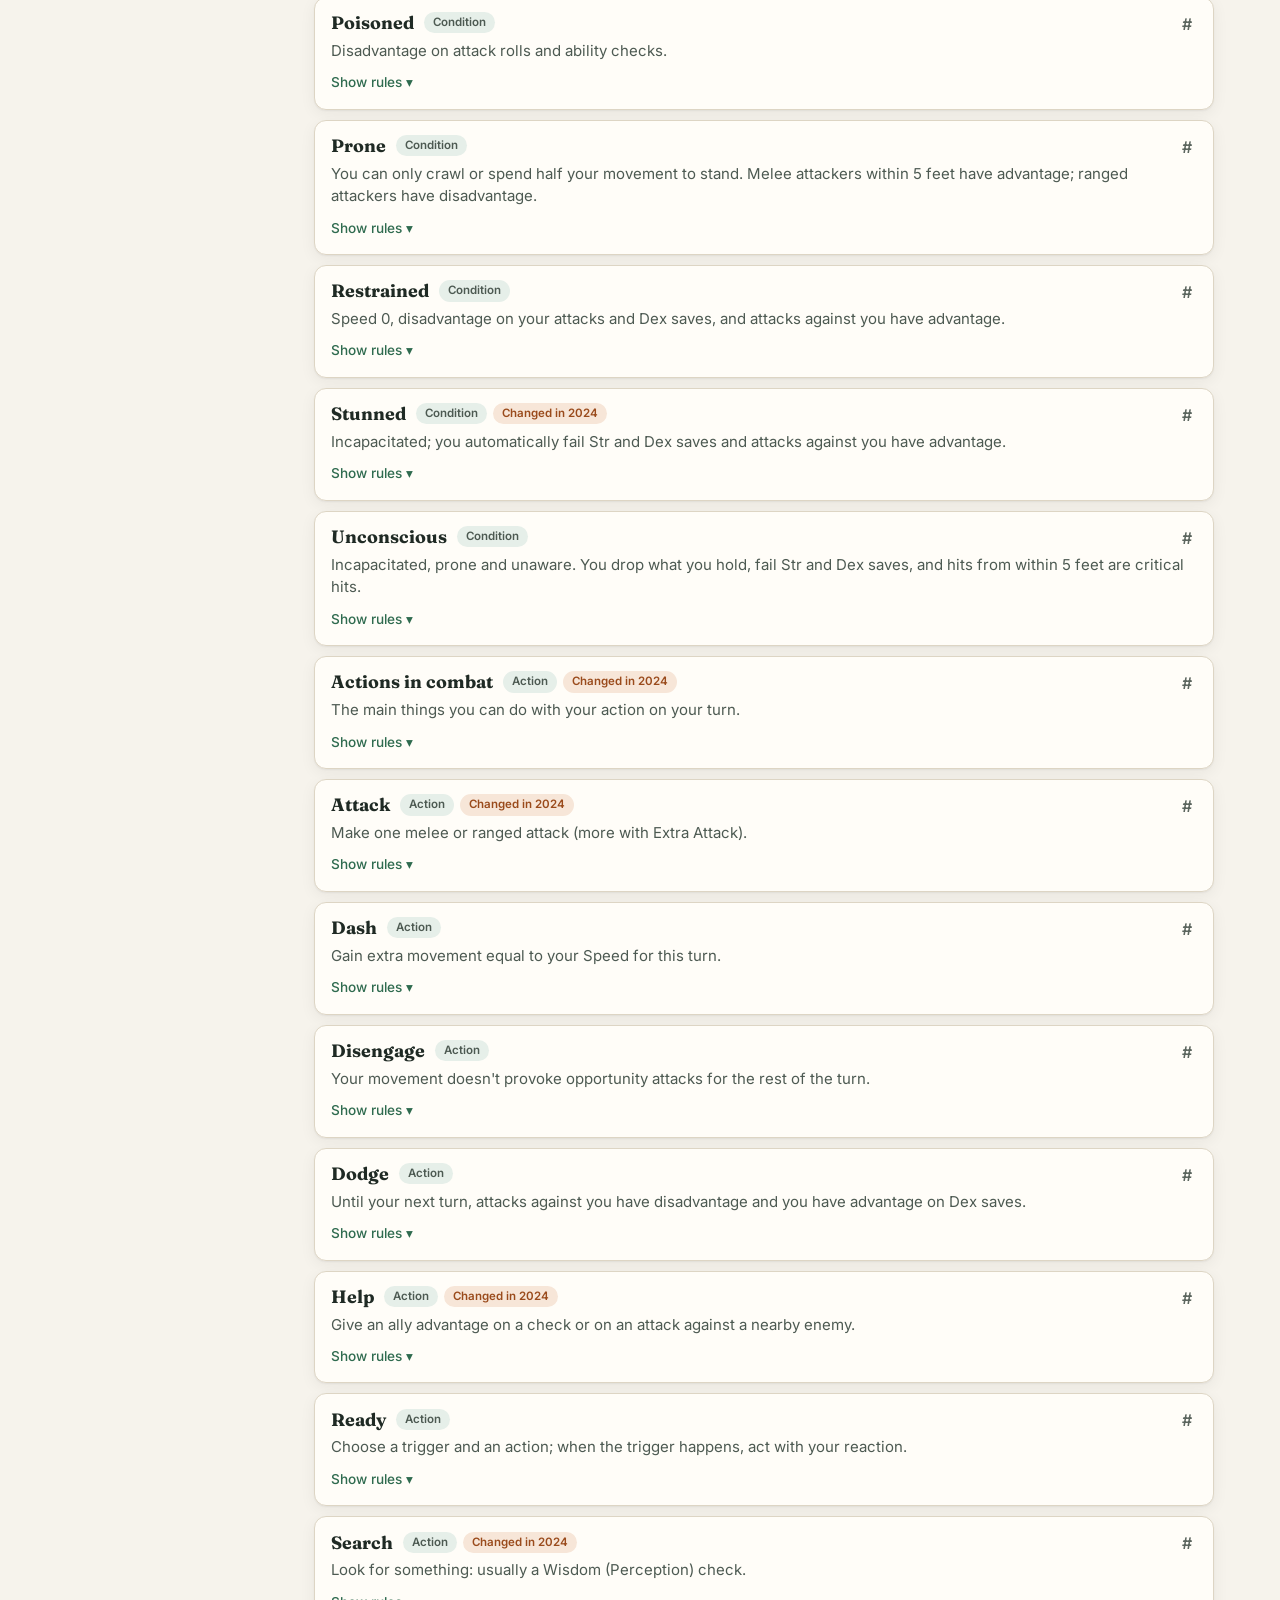
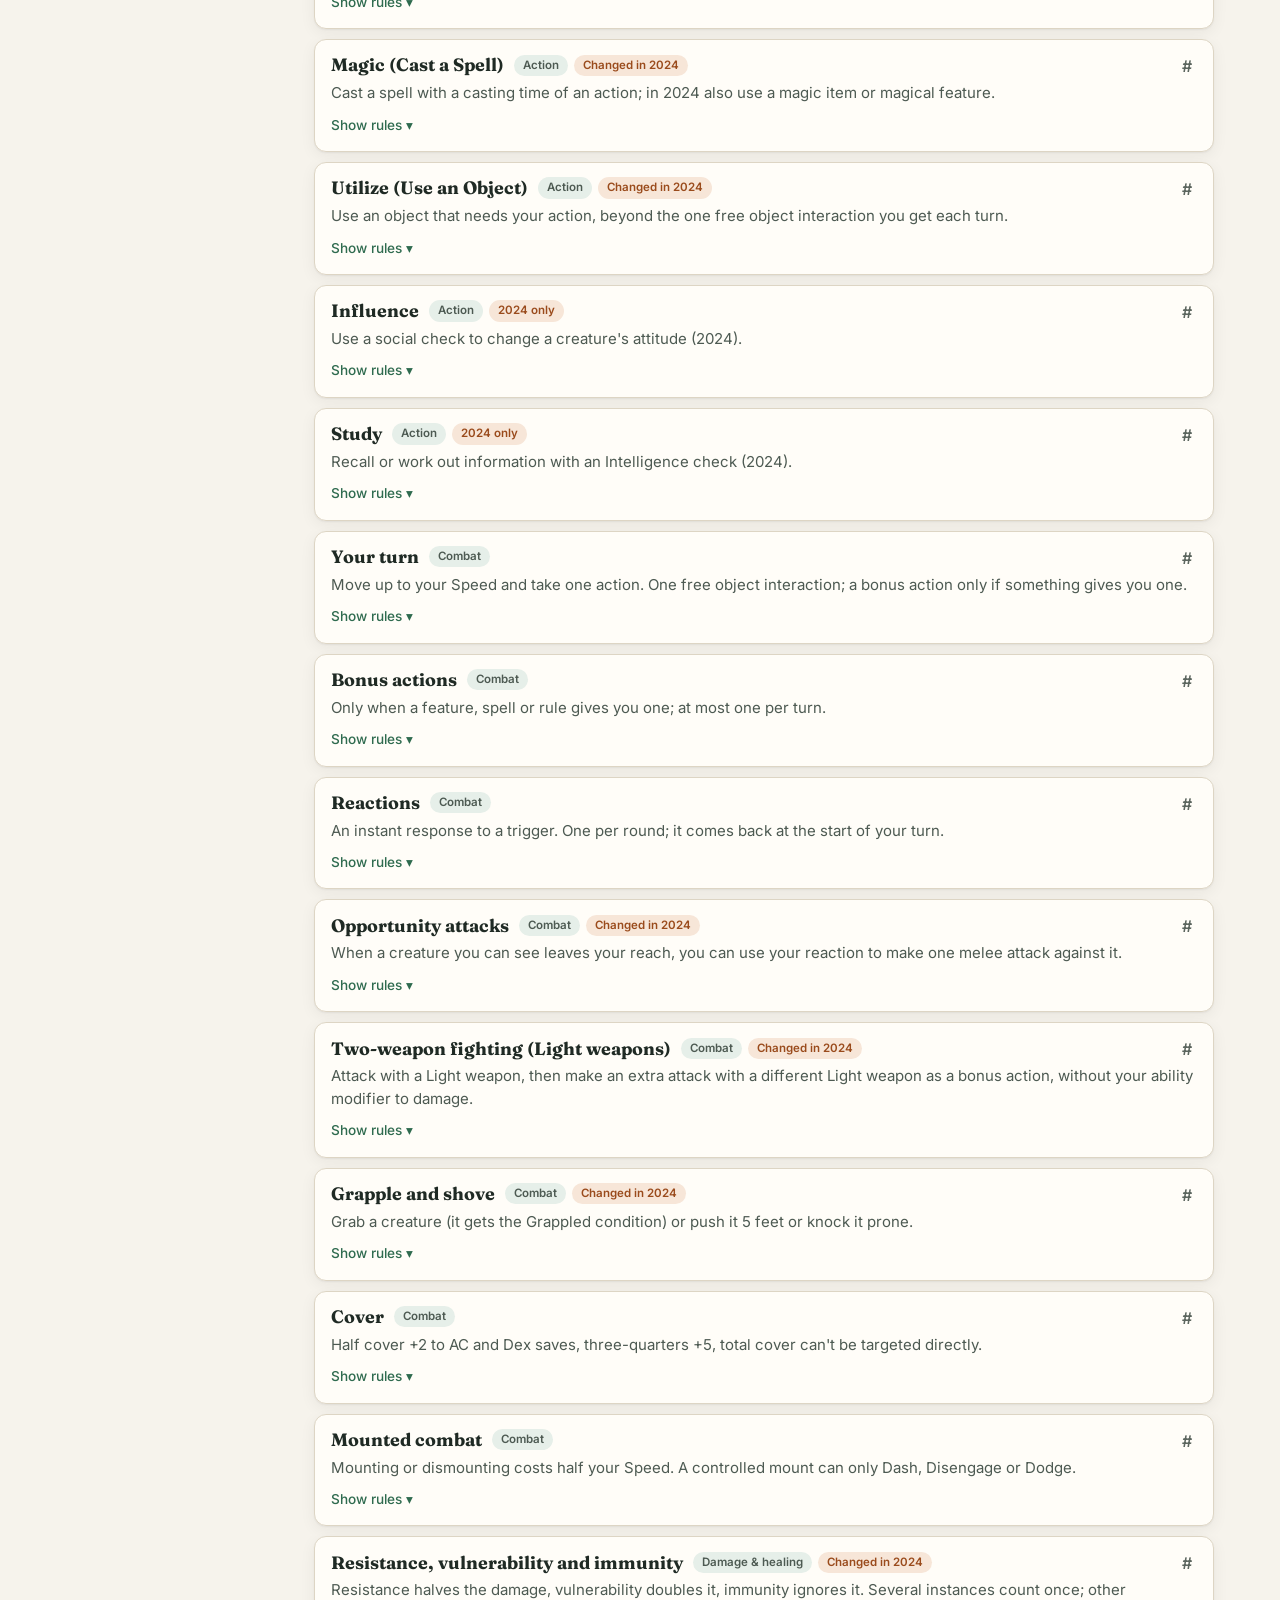
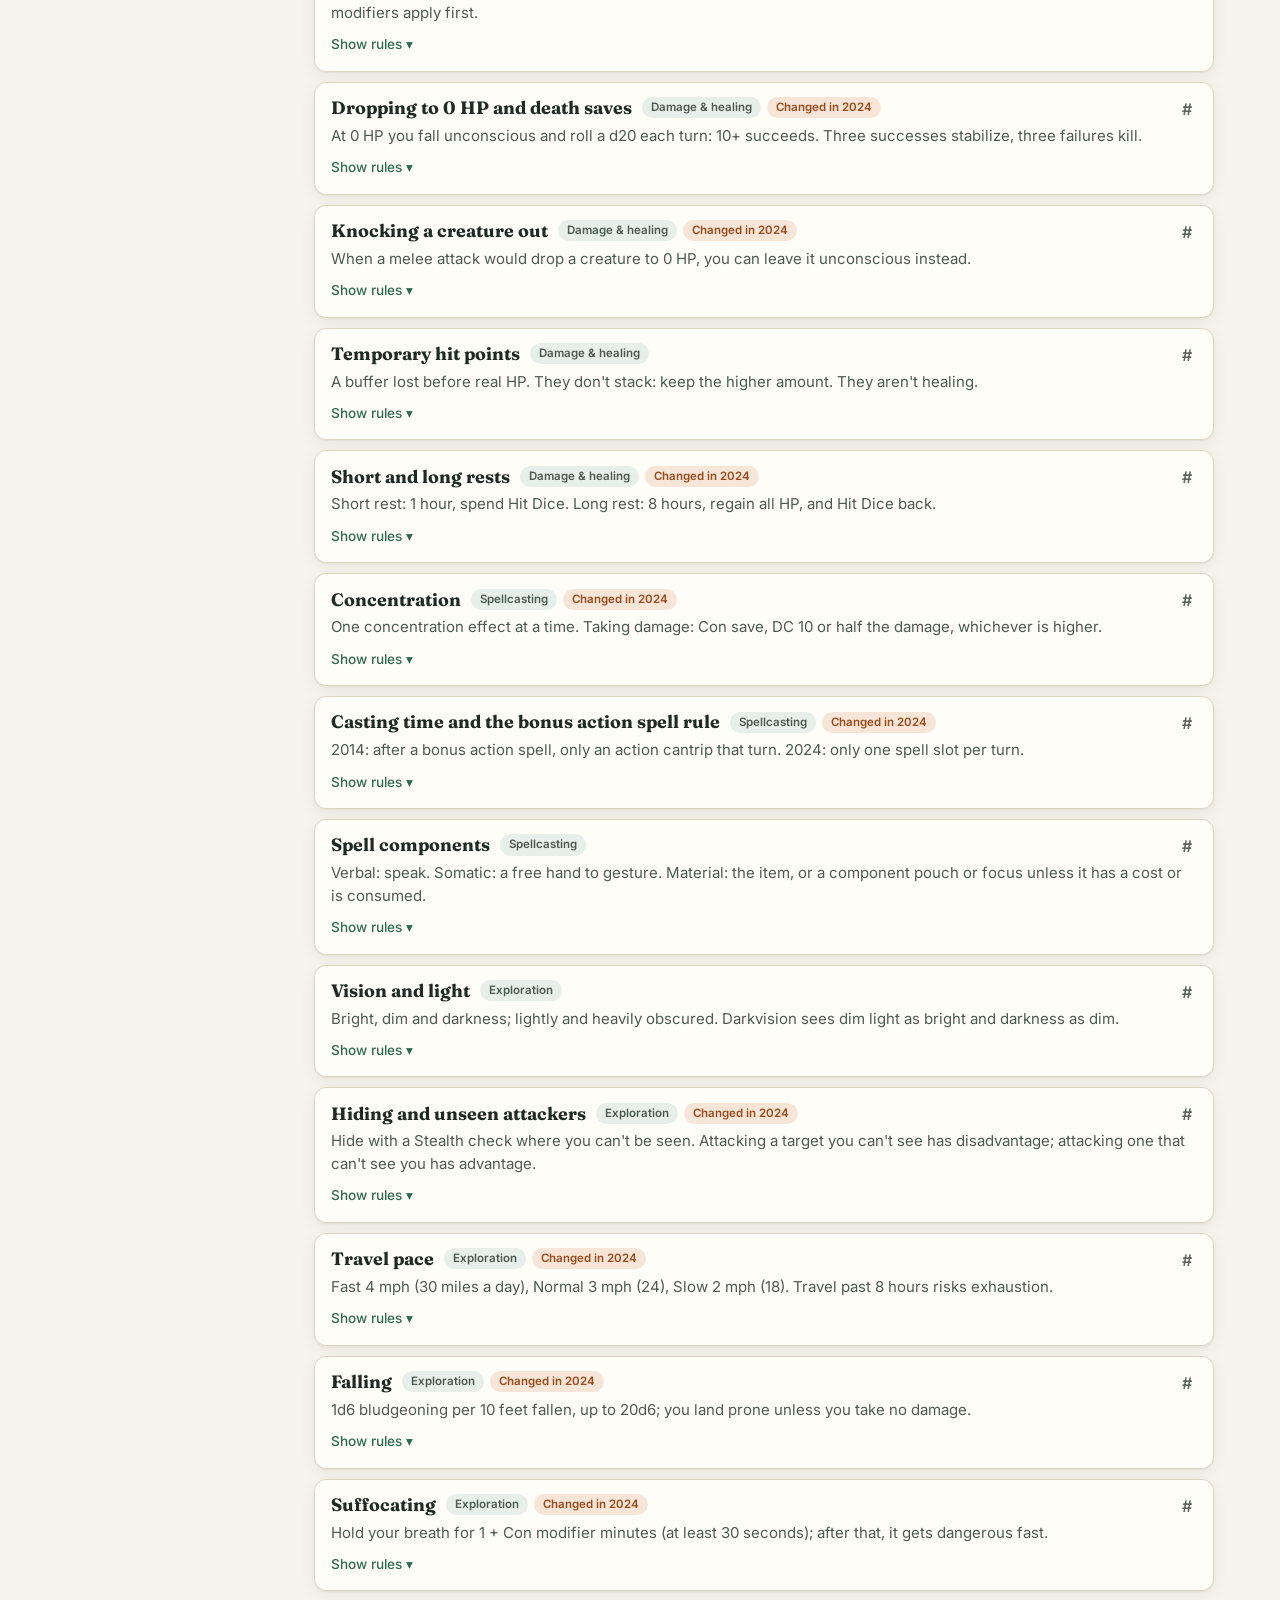
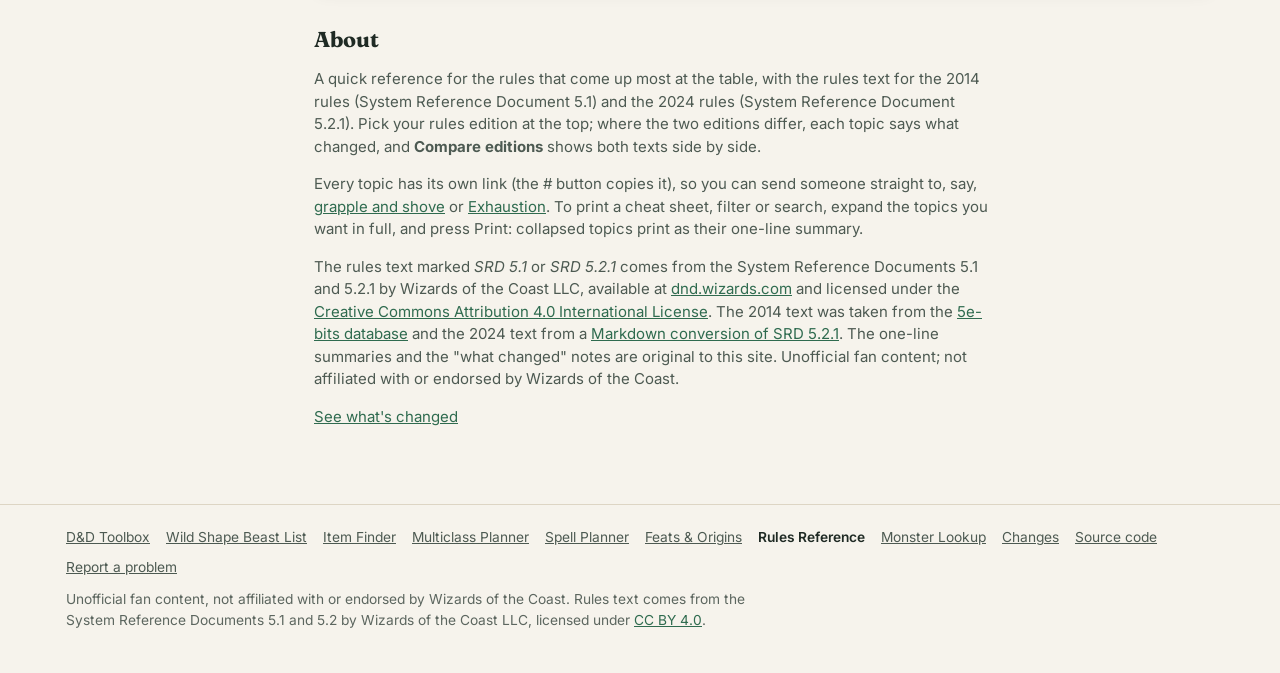
==== commit 0dad2f4c: "Footer v2: add Feats & Origins and Monster Lookup links Co-Authored-By: Claude Opus 5.5 <noreply@ant" ====
--- a/site/index.html
+++ b/site/index.html
@@ -97,7 +97,9 @@
       <li><a href="https://wernercd.github.io/dnd-items/">Item Finder</a></li>
       <li><a href="https://wernercd.github.io/dnd-multiclass-planner/">Multiclass Planner</a></li>
       <li><a href="https://wernercd.github.io/dnd-magic/">Spell Planner</a></li>
+      <li><a href="https://wernercd.github.io/dnd-feats/">Feats &amp; Origins</a></li>
       <li><a href="https://wernercd.github.io/dnd-rules/" aria-current="page">Rules Reference</a></li>
+      <li><a href="https://wernercd.github.io/dnd-monsters/">Monster Lookup</a></li>
       <li><a href="changes.html">Changes</a></li>
       <li><a href="https://github.com/WernerCD/dnd-rules" rel="noopener">Source code</a></li>
       <li><a href="https://github.com/WernerCD/dnd-rules/issues" rel="noopener">Report a problem</a></li>
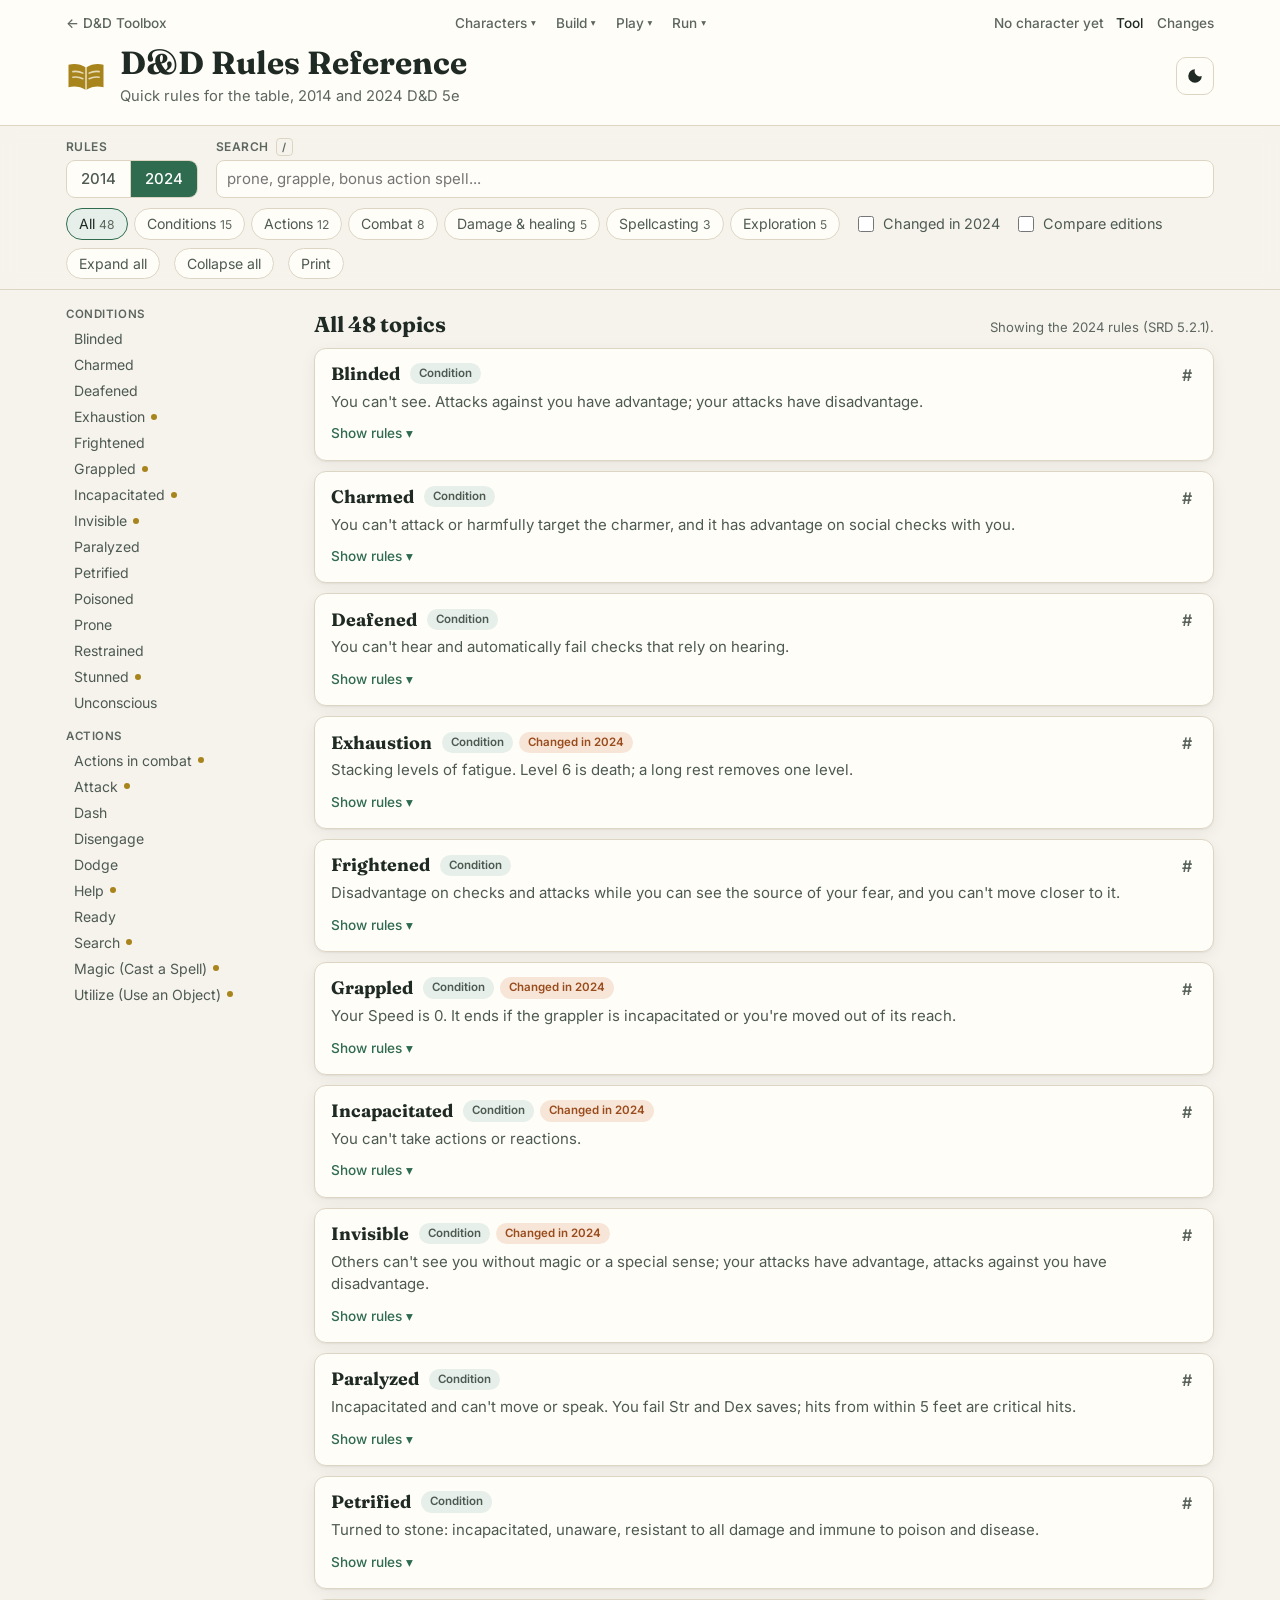
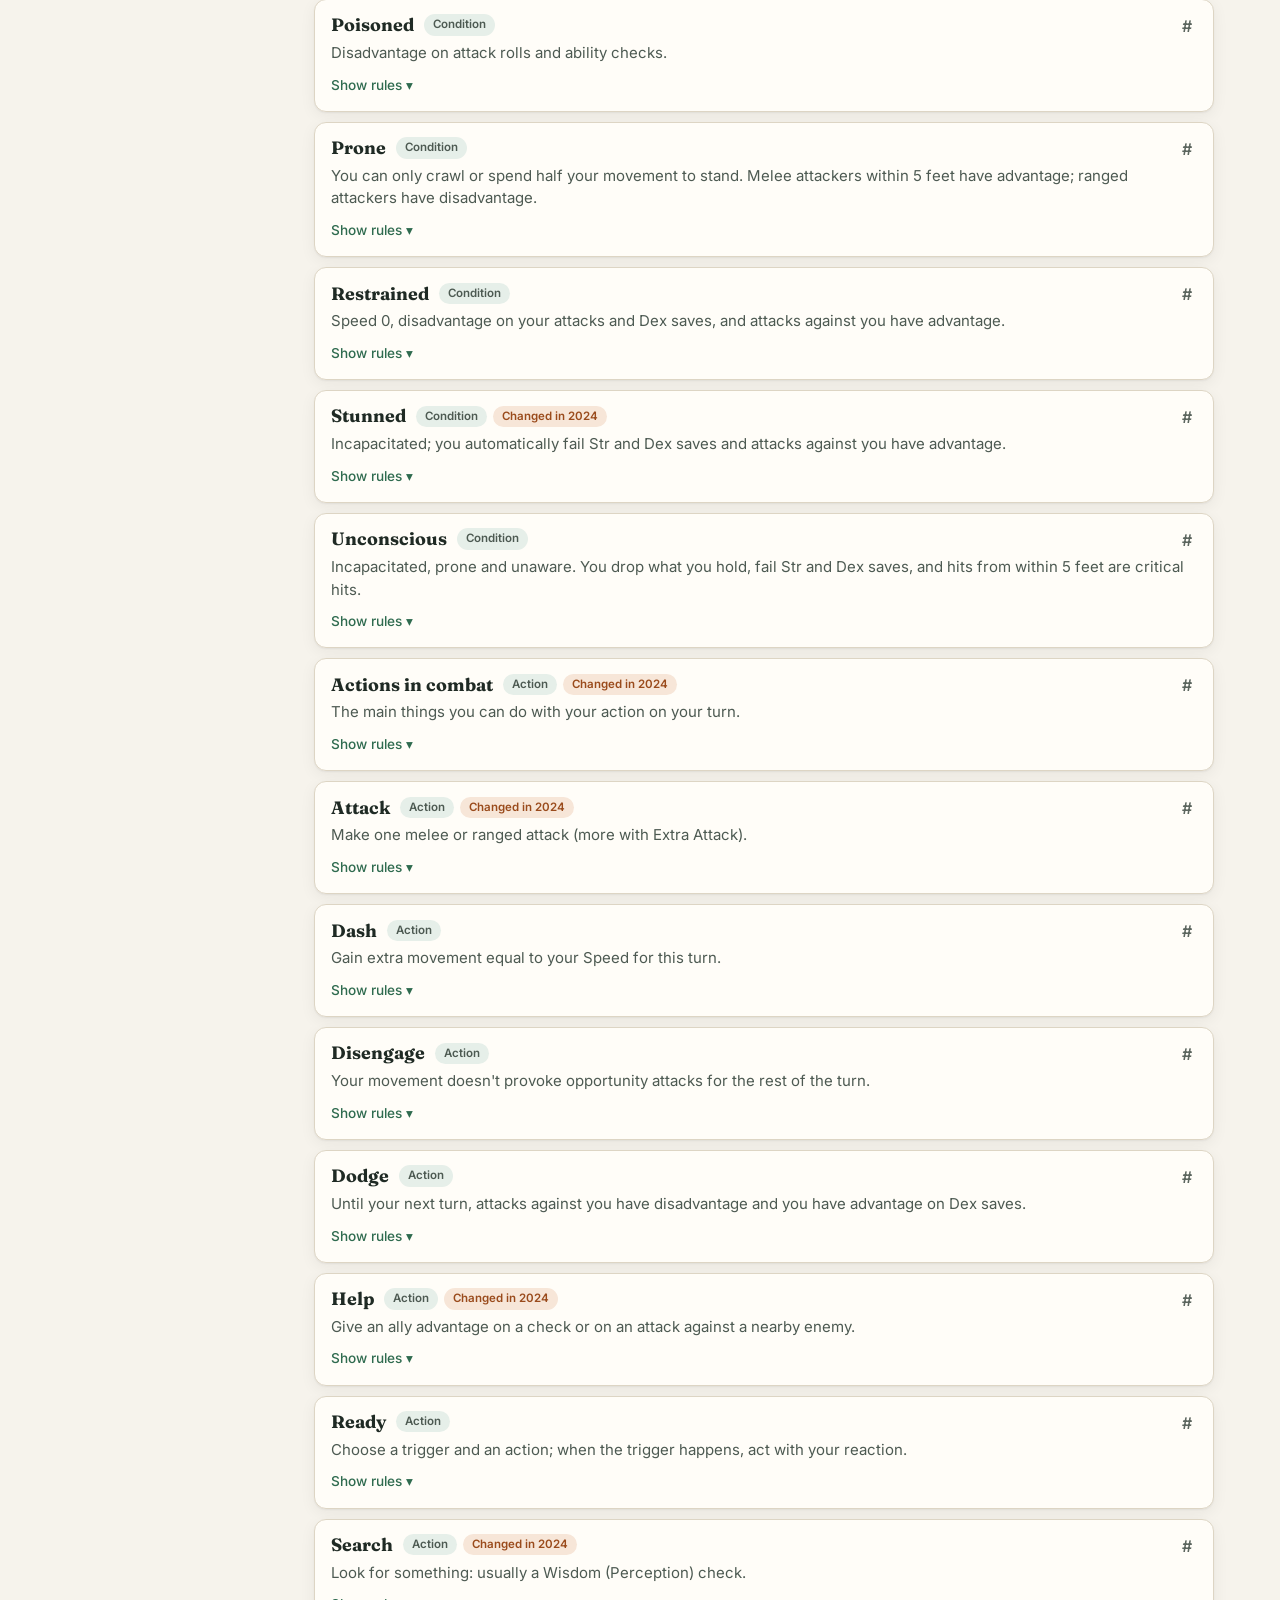
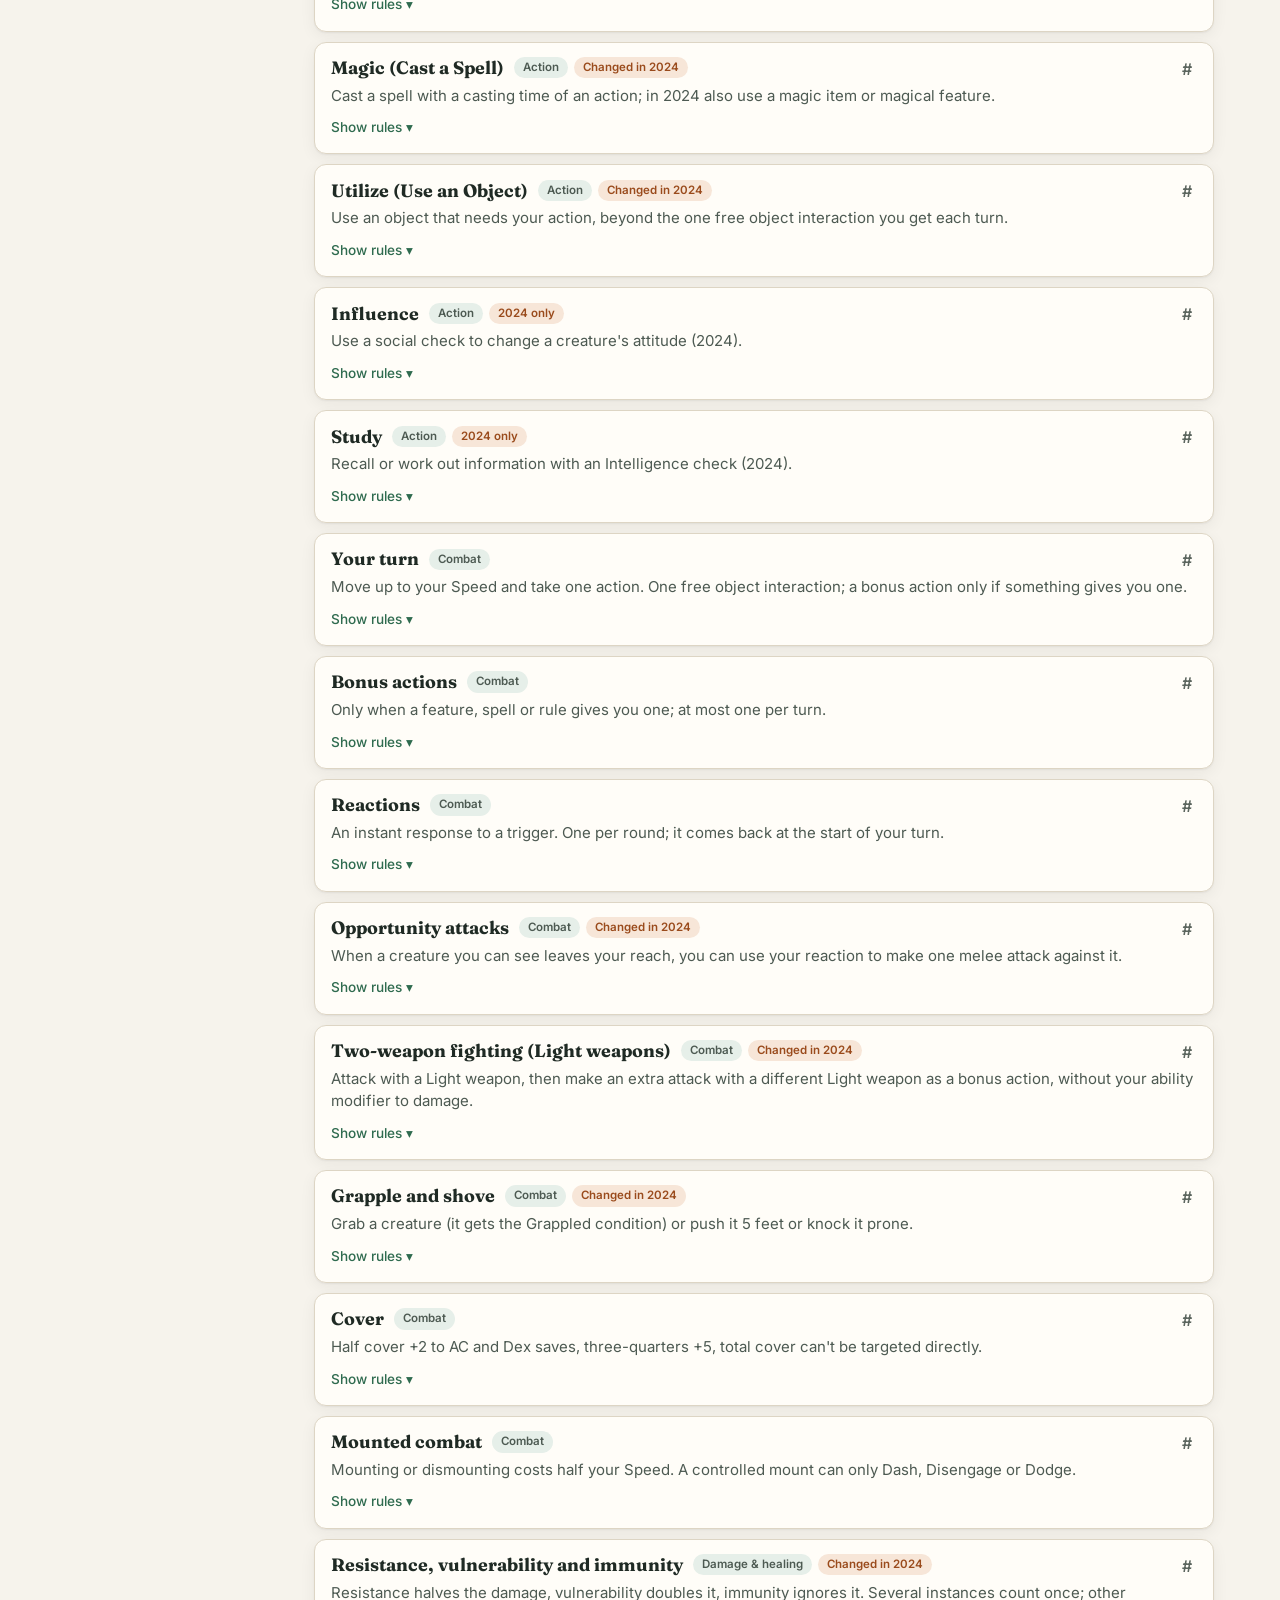
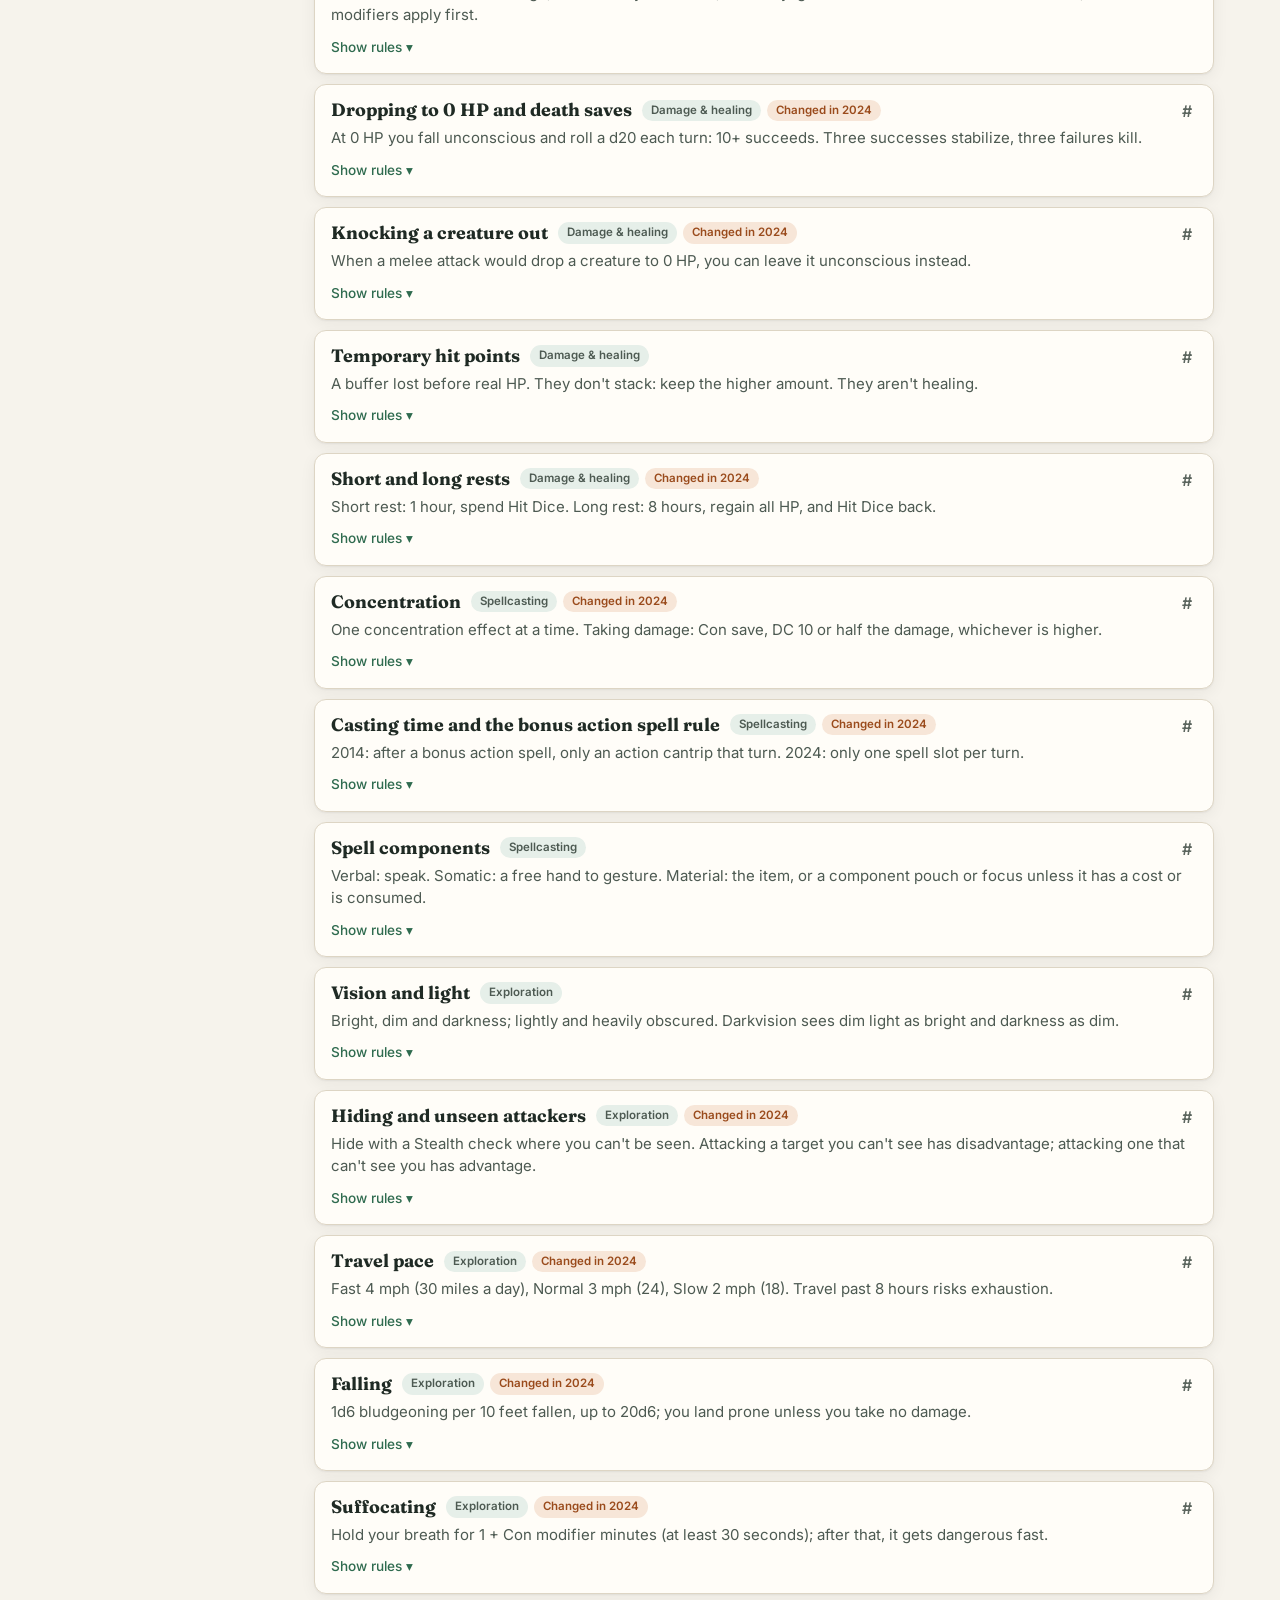
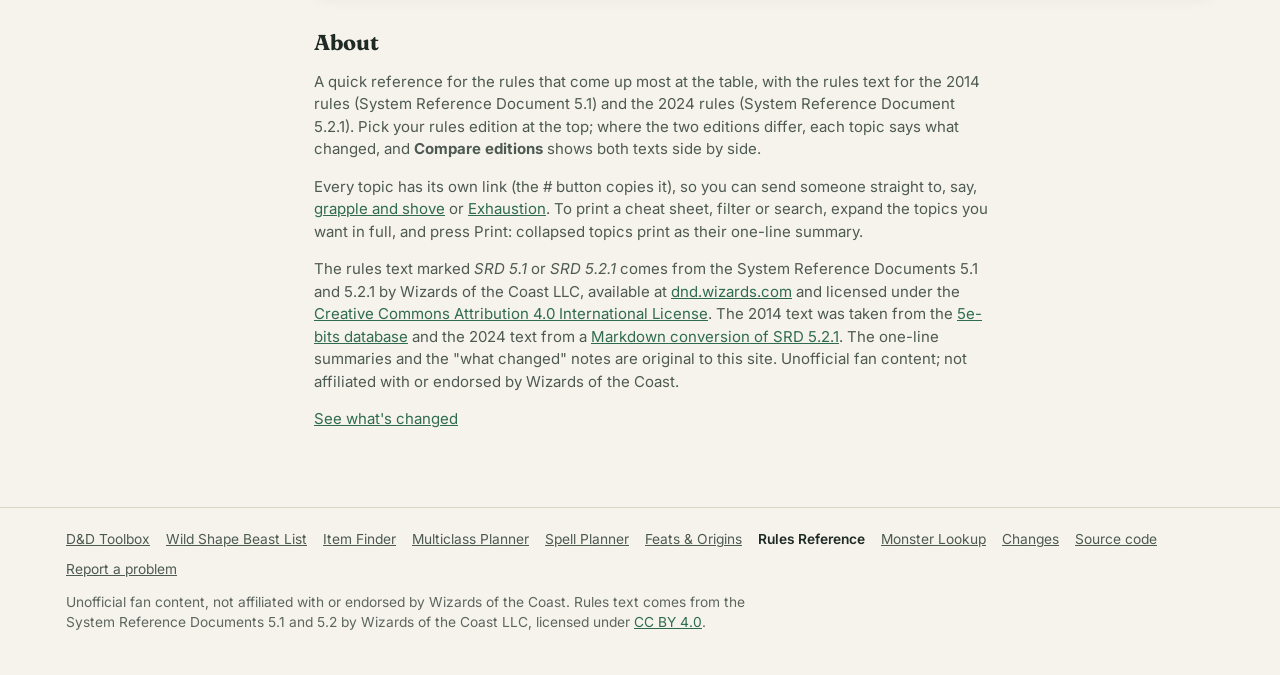
==== commit 3c9604c6: "Shared nav.js tool menu (STYLE 3) Co-Authored-By: Claude Opus 5.5 <noreply@anthropic.com>" ====
--- a/site/index.html
+++ b/site/index.html
@@ -112,6 +112,7 @@
 <script src="rules.js?v=dev"></script>
 <script src="app.js?v=dev"></script>
 <script src="theme.js?v=dev"></script>
+<script src="nav.js?v=dev"></script>
 <script src="version.js?v=dev"></script>
 <script src="motion.js?v=dev" defer></script><script src="ui.js?v=dev" defer></script>
 </body>
--- a/site/styles.css
+++ b/site/styles.css
@@ -190,7 +190,7 @@
   .topic.open { break-inside: auto; }
 }
 
-/* === dnd-shared v1.8 (canonical copy: WernerCD/dnd shared/dnd-shared.css) === */
+/* === dnd-shared v1.9 (canonical copy: WernerCD/dnd shared/dnd-shared.css) === */
 /* Paste this block unchanged at the END of each site's styles.css. Do not edit it per site;
    change it in the hub repo and re-copy it to every site. It relies on the shared tokens
    (--bg, --surface, --surface-2, --ink, --ink-2, --muted, --line, --accent, --gold, --radius). */
@@ -284,15 +284,39 @@
 @keyframes plot-fade { from { opacity: 0; } }
 @keyframes plot-grow { from { transform: scaleY(0); } }
 @media (prefers-reduced-motion: reduce) { [data-spot]::before { transition: none; } }
+/* top-bar tool menu (nav.js), v1.9 */
+.tool-menu { flex: 1 1 auto; display: flex; justify-content: center; position: relative; min-width: 0; }
+.hub-bar.has-menu .char-pick { margin-left: 0; }
+.tool-menu ul { list-style: none; margin: 0; padding: 0; }
+.tm-groups { display: flex; gap: 2px; }
+.tm-g { position: relative; }
+.tm-btn, .tm-all { font: inherit; font-size: .85rem; font-weight: 500; color: var(--muted); background: none; border: 0; border-radius: 6px; padding: 3px 9px; min-height: 26px; cursor: pointer; display: inline-flex; align-items: center; gap: 4px; }
+.tm-btn span, .tm-all span { font-size: .7em; }
+.tm-btn:hover, .tm-btn:focus-visible, .tm-btn[aria-expanded="true"], .tm-all:hover, .tm-all:focus-visible { color: var(--accent); background: var(--surface-2); }
+.tm-g.tm-cur > .tm-btn { color: var(--ink); }
+.tm-list { display: none; position: absolute; top: calc(100% + 4px); left: 50%; transform: translateX(-50%); z-index: 900; min-width: 190px; background: var(--surface); border: 1px solid var(--line); border-radius: 10px; box-shadow: 0 8px 24px rgba(0, 0, 0, .16); padding: 6px; }
+.tm-btn[aria-expanded="true"] + .tm-list { display: block; }
+.tm-list a { display: flex; align-items: center; min-height: 32px; padding: 4px 10px; border-radius: 6px; color: var(--ink-2); text-decoration: none; white-space: nowrap; font-size: .9rem; }
+.tm-list a:hover, .tm-list a:focus-visible { background: var(--surface-2); color: var(--accent); }
+.tm-list a[aria-current="page"] { color: var(--ink); font-weight: 600; }
+.tm-all { display: none; }
+@media (max-width: 720px) {
+  .tm-all { display: inline-flex; }
+  .tm-groups { display: none; position: absolute; top: calc(100% + 4px); left: 50%; transform: translateX(-50%); z-index: 900; width: min(300px, calc(100vw - 32px)); flex-direction: column; gap: 6px; background: var(--surface); border: 1px solid var(--line); border-radius: 10px; box-shadow: 0 8px 24px rgba(0, 0, 0, .16); padding: 8px; }
+  .tool-menu.open .tm-groups { display: flex; }
+  .tm-btn { pointer-events: none; color: var(--muted); font-size: .75rem; letter-spacing: .05em; text-transform: uppercase; padding: 2px 10px; }
+  .tm-btn span { display: none; }
+  .tm-list, .tm-btn[aria-expanded="true"] + .tm-list { display: block; position: static; transform: none; box-shadow: none; border: 0; padding: 0; min-width: 0; }
+}
 /* print: paper-friendly, no chrome. Sites add their own rules to hide tool controls. */
 @media print {
   :root, :root:not([data-theme="light"]), :root[data-theme="dark"] { --bg: #fff; --surface: #fff; --surface-2: #f3f3f3; --ink: #000; --ink-2: #222; --muted: #555; --line: #bbb; --shadow: none; --accent: #2f6b4f; --accent-ink: #ffffff; --gold: #a8841c; --warn: #9a4b1c; --warn-bg: #f7e6d8; --chip: #e6efe9; color-scheme: light; }
   body { background: #fff; }
-  .hub-bar, .char-pick, .char-import, .plot-tip, .plot-table summary, #themeBtn, .site-footer .foot-links, button, dialog::backdrop { display: none !important; }
+  .hub-bar, .tool-menu, .char-pick, .char-import, .plot-tip, .plot-table summary, #themeBtn, .site-footer .foot-links, button, dialog::backdrop { display: none !important; }
   .site-header { border-bottom: 1px solid #000; }
   a { color: inherit; text-decoration: none; }
   .card, .change-day li, .statblock { break-inside: avoid; }
   .ui-anim [data-reveal] > * { opacity: 1 !important; }
   .plot-fig { break-inside: avoid; }
 }
-/* === end dnd-shared v1.8 === */
+/* === end dnd-shared v1.9 === */
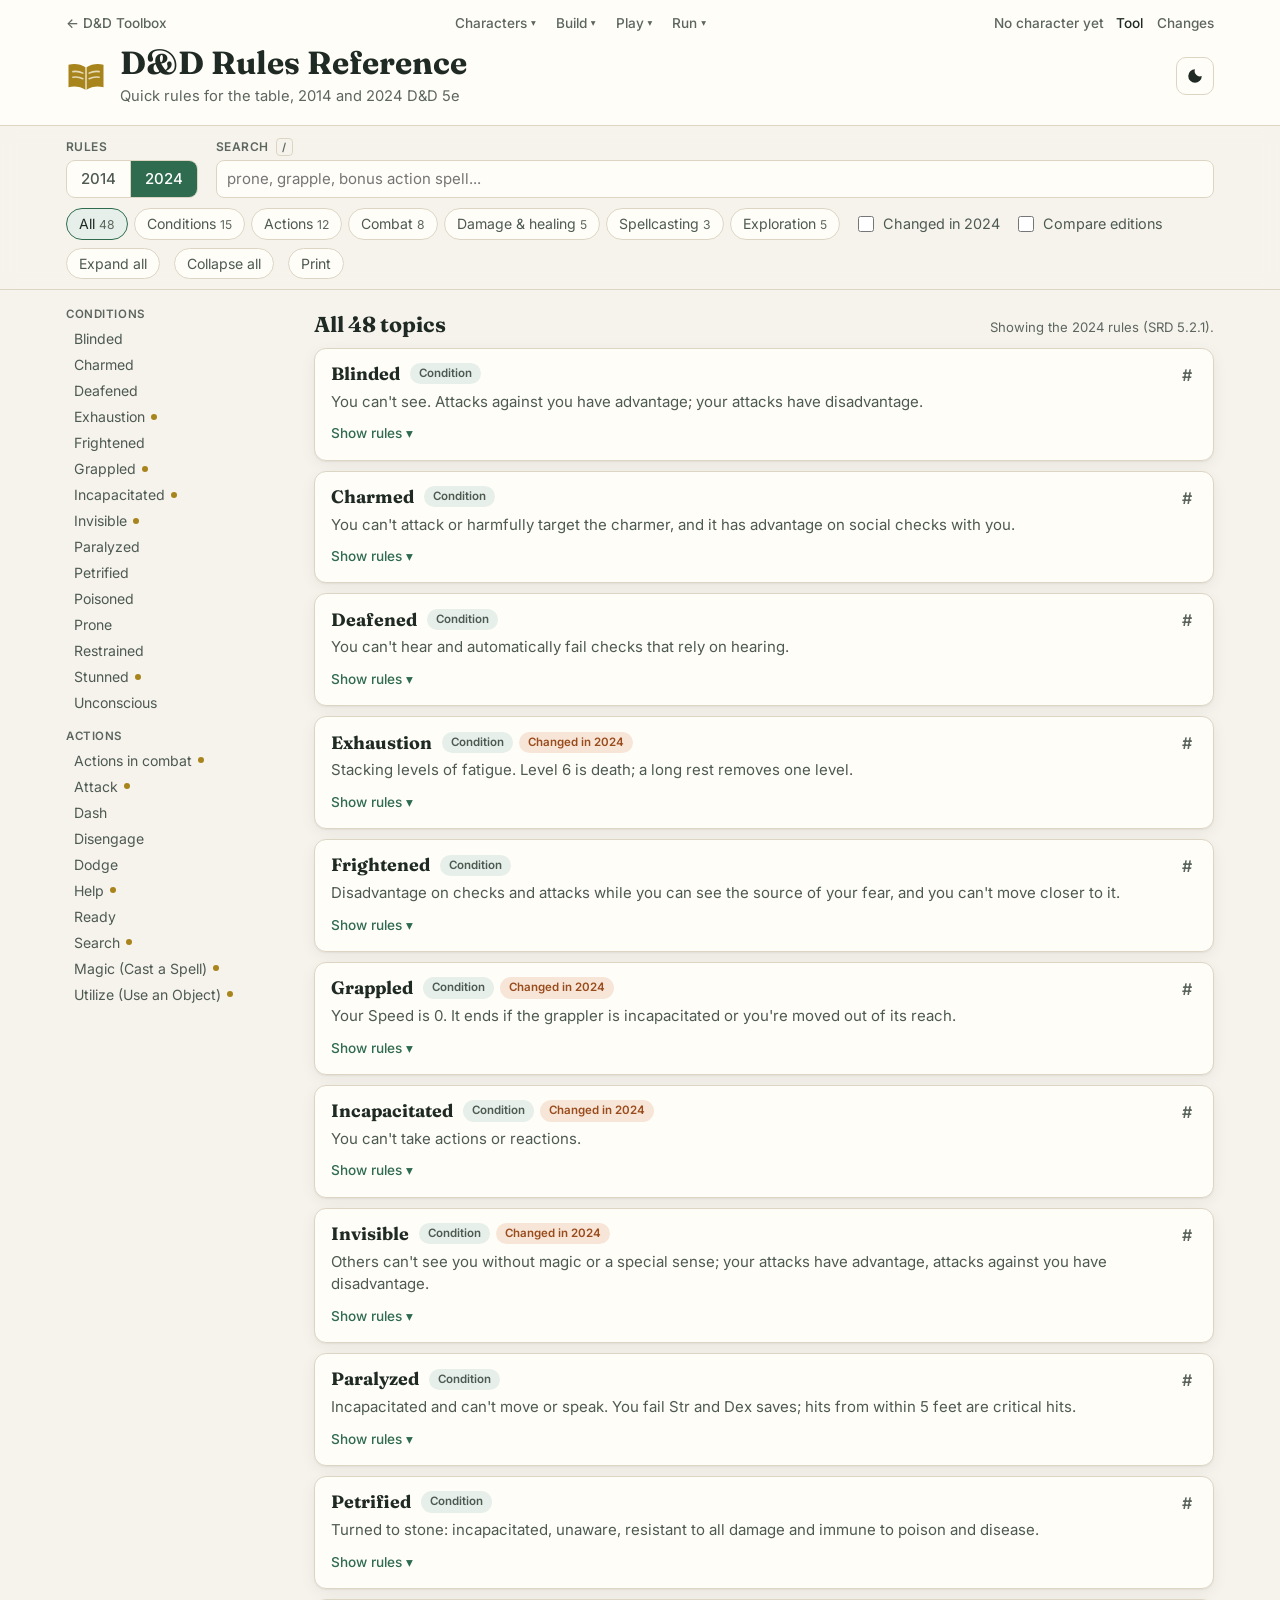
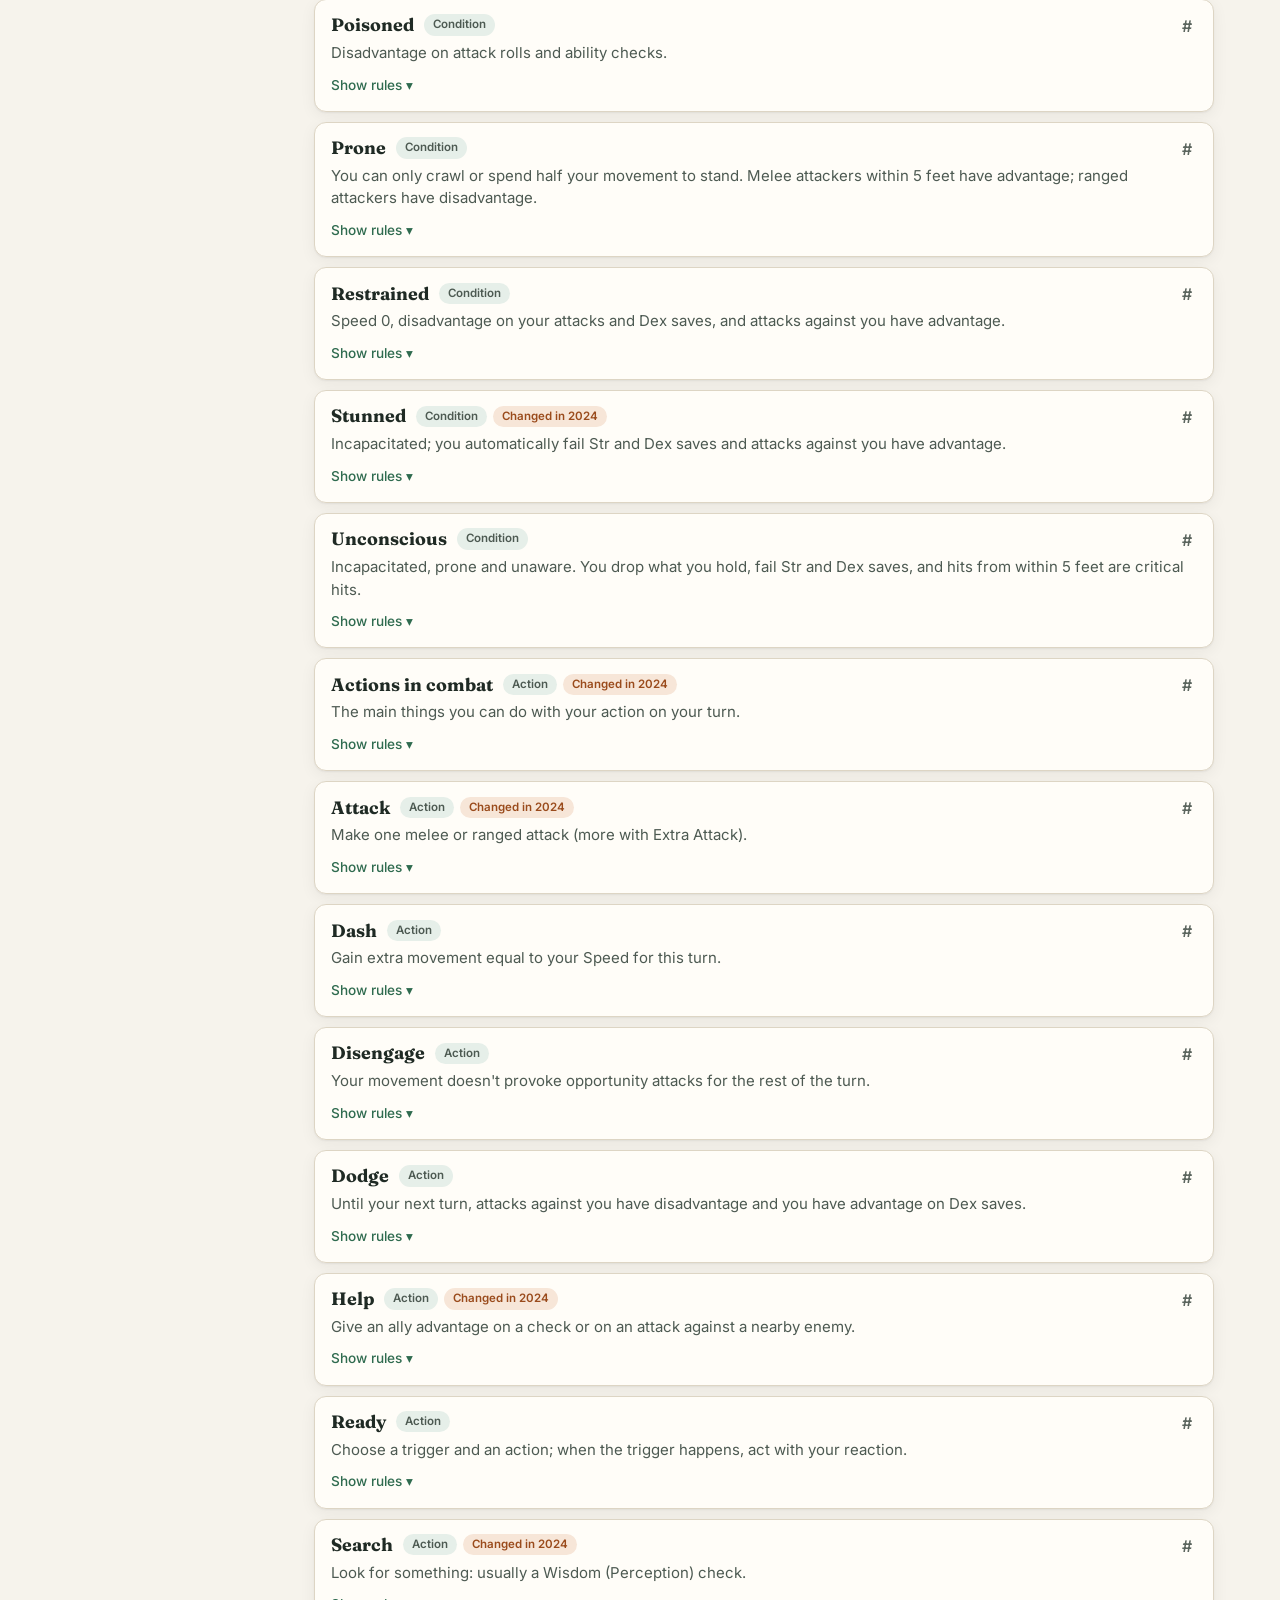
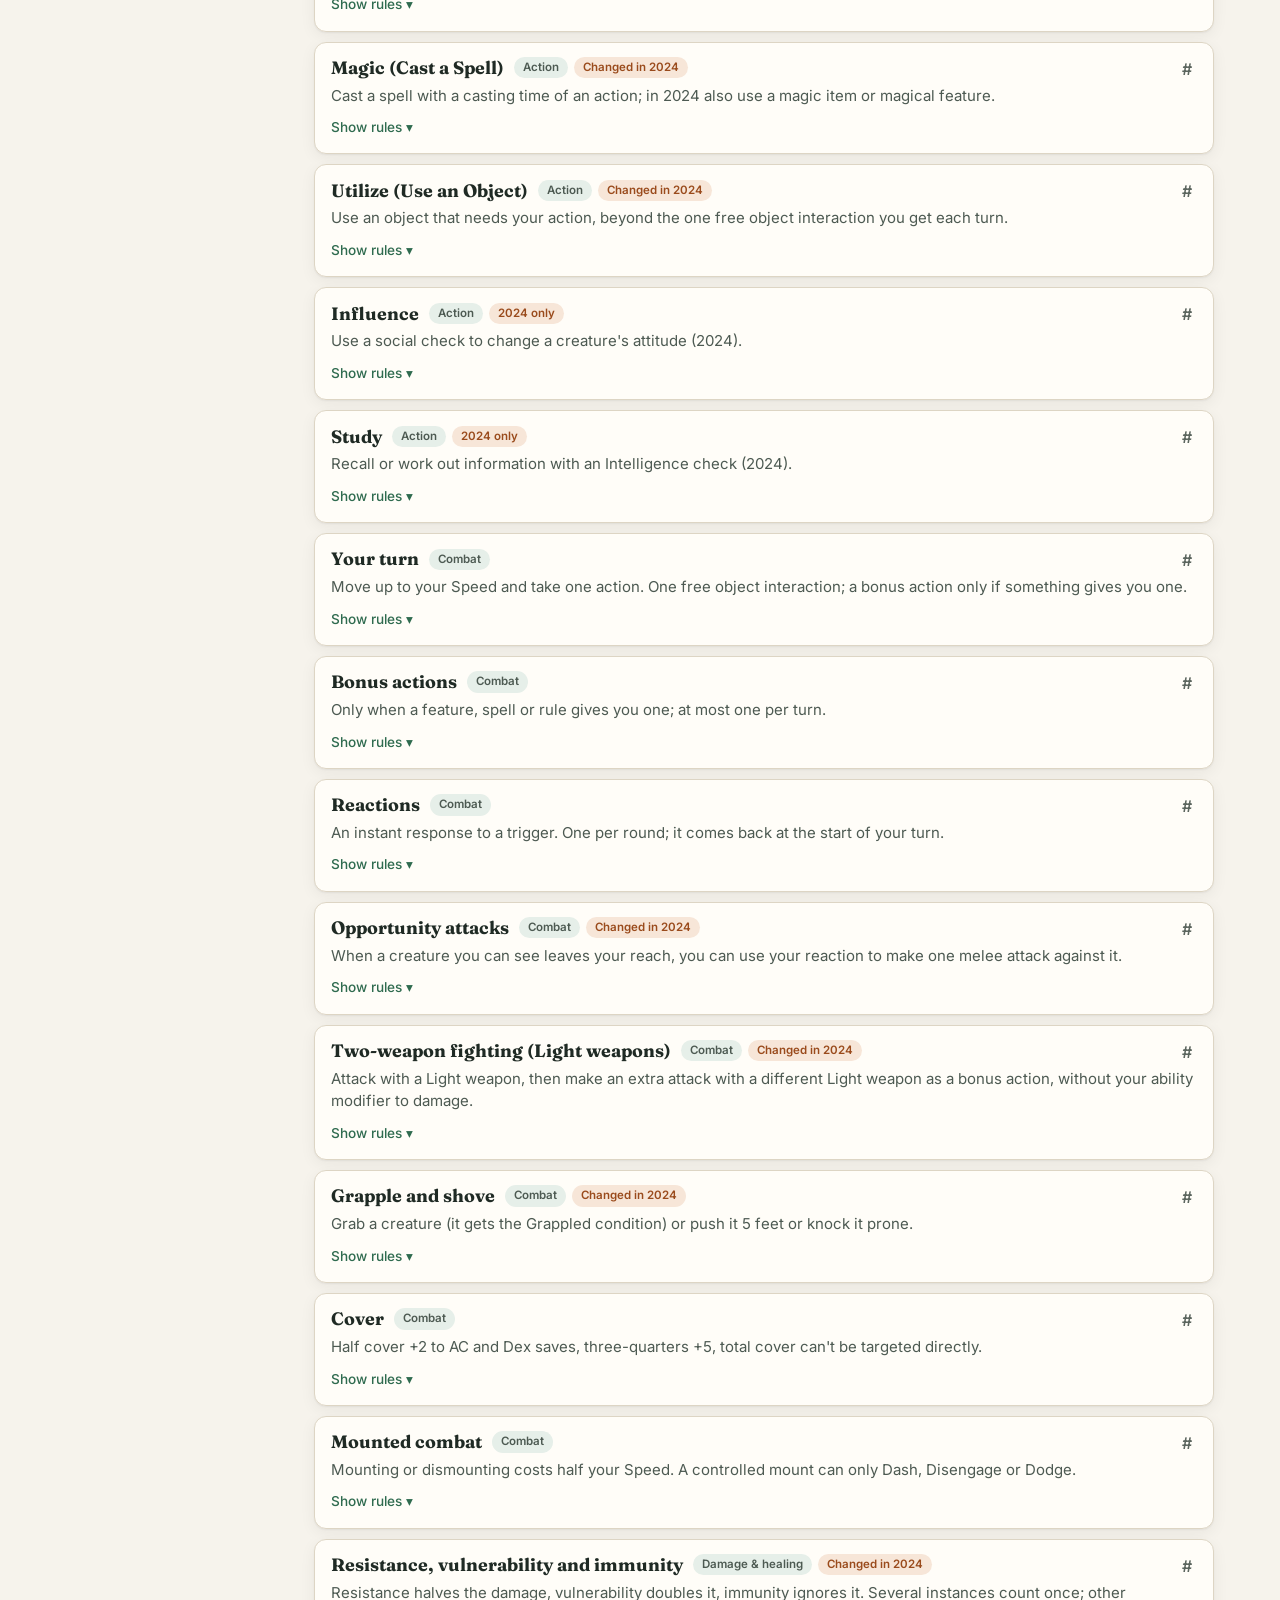
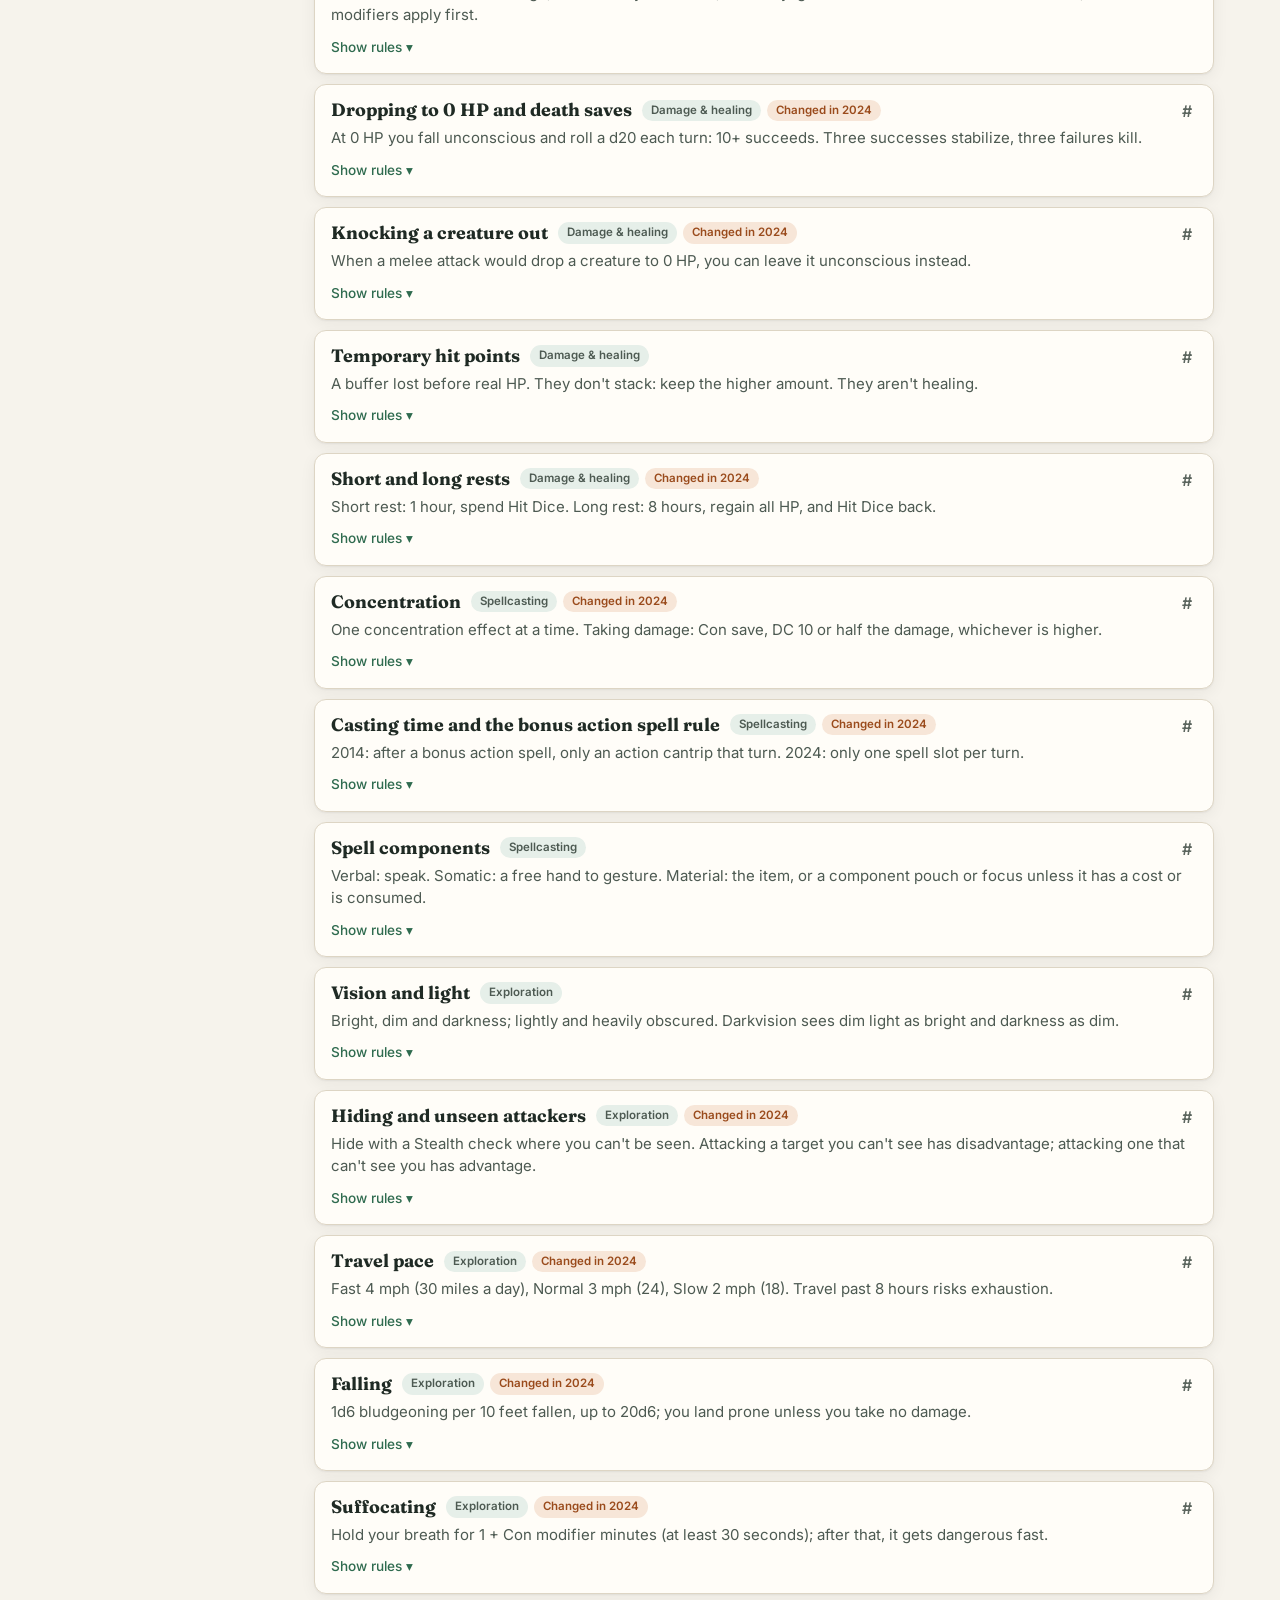
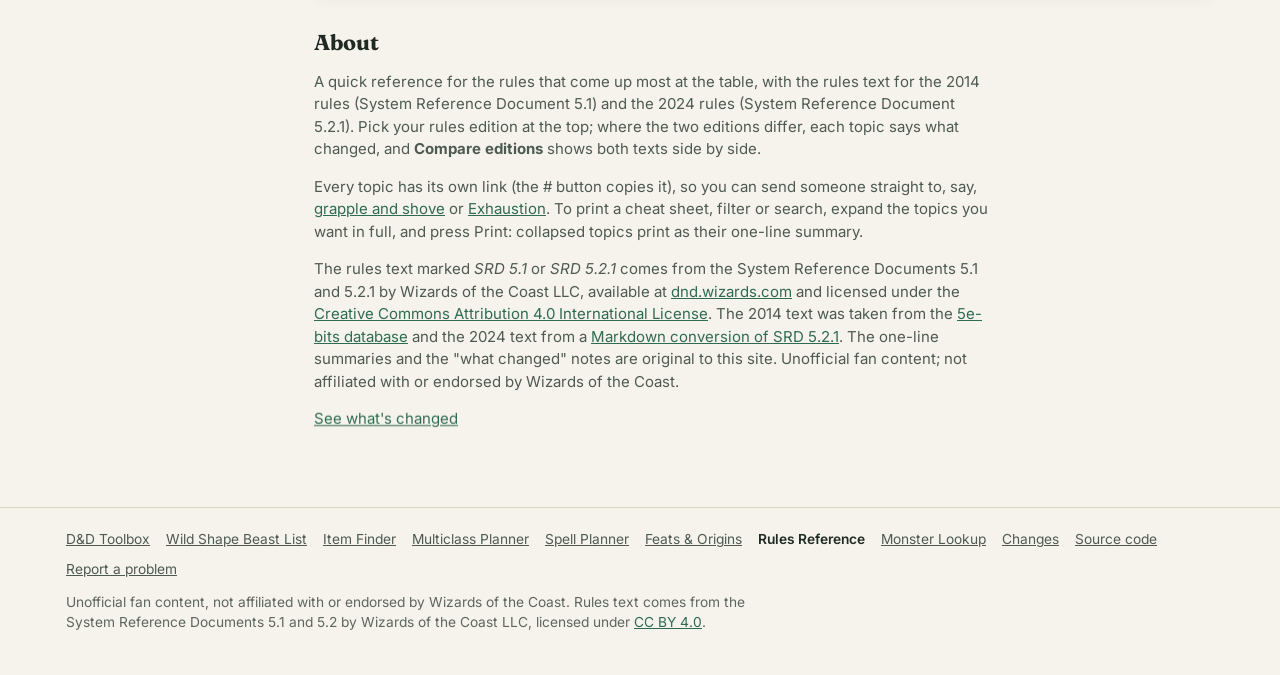
==== commit f4df26bf: "Adopt shared v1.13: offline, app icons, preview cards, hub search - sw.js/offline.js (offline.json l" ====
--- a/site/index.html
+++ b/site/index.html
@@ -13,8 +13,13 @@
 <meta property="og:title" content="D&amp;D Rules Reference">
 <meta property="og:description" content="A fast, searchable D&amp;D 5e rules quick reference for the table: conditions, actions, grapple, cover, damage, death saves, resting, concentration and more, for 2014 and 2024 rules, with what changed between them.">
 <meta property="og:url" content="https://wernercd.github.io/dnd-rules/">
-<meta name="twitter:card" content="summary">
-<link rel="icon" href="data:image/svg+xml,%3Csvg xmlns='http://www.w3.org/2000/svg' viewBox='0 0 32 32'%3E%3Cpath d='M2 7c4.7-1.3 9.4-.7 14 2.2C20.6 6.3 25.3 5.7 30 7v18c-4.7-1.3-9.4-.7-14 2.2C11.4 24.3 6.7 23.7 2 25z' fill='%23c9a227'/%3E%3C/svg%3E">
+<meta property="og:image" content="https://wernercd.github.io/dnd-rules/og.png">
+<meta property="og:image:width" content="1200">
+<meta property="og:image:height" content="630">
+<meta name="twitter:card" content="summary_large_image">
+<link rel="manifest" href="manifest.webmanifest">
+<link rel="icon" href="icons/favicon-32.png" sizes="32x32" type="image/png">
+<link rel="apple-touch-icon" href="icons/apple-touch-icon.png">
 <link rel="preconnect" href="https://fonts.googleapis.com">
 <link rel="preconnect" href="https://fonts.gstatic.com" crossorigin>
 <link href="https://fonts.googleapis.com/css2?family=Fraunces:opsz,wght@9..144,500;9..144,700&family=Inter:wght@400;500;600&display=swap" rel="stylesheet">
@@ -114,6 +119,7 @@
 <script src="theme.js?v=dev"></script>
 <script src="nav.js?v=dev"></script>
 <script src="version.js?v=dev"></script>
+<script src="offline.js?v=dev"></script>
 <script src="motion.js?v=dev" defer></script><script src="ui.js?v=dev" defer></script>
 </body>
 </html>
--- a/site/styles.css
+++ b/site/styles.css
@@ -190,7 +190,7 @@
   .topic.open { break-inside: auto; }
 }
 
-/* === dnd-shared v1.9 (canonical copy: WernerCD/dnd shared/dnd-shared.css) === */
+/* === dnd-shared v1.10 (canonical copy: WernerCD/dnd shared/dnd-shared.css) === */
 /* Paste this block unchanged at the END of each site's styles.css. Do not edit it per site;
    change it in the hub repo and re-copy it to every site. It relies on the shared tokens
    (--bg, --surface, --surface-2, --ink, --ink-2, --muted, --line, --accent, --gold, --radius). */
@@ -301,13 +301,38 @@
 .tm-list a[aria-current="page"] { color: var(--ink); font-weight: 600; }
 .tm-all { display: none; }
 @media (max-width: 720px) {
+  .hub-bar.has-menu { position: relative; flex-wrap: wrap; row-gap: 6px; }
+  .hub-bar.has-menu .tool-menu { position: static; flex: 0 0 auto; order: 1; }
+  .hub-bar.has-menu .hub-nav { order: 2; margin-left: auto; }
+  .hub-bar.has-menu .char-pick { order: 3; flex: 1 1 100%; white-space: nowrap; }
   .tm-all { display: inline-flex; }
-  .tm-groups { display: none; position: absolute; top: calc(100% + 4px); left: 50%; transform: translateX(-50%); z-index: 900; width: min(300px, calc(100vw - 32px)); flex-direction: column; gap: 6px; background: var(--surface); border: 1px solid var(--line); border-radius: 10px; box-shadow: 0 8px 24px rgba(0, 0, 0, .16); padding: 8px; }
+  .tm-groups { display: none; position: absolute; top: 36px; left: 16px; right: 16px; z-index: 900; width: auto; max-width: 340px; flex-direction: column; gap: 6px; background: var(--surface); border: 1px solid var(--line); border-radius: 10px; box-shadow: 0 8px 24px rgba(0, 0, 0, .16); padding: 8px; }
   .tool-menu.open .tm-groups { display: flex; }
   .tm-btn { pointer-events: none; color: var(--muted); font-size: .75rem; letter-spacing: .05em; text-transform: uppercase; padding: 2px 10px; }
   .tm-btn span { display: none; }
   .tm-list, .tm-btn[aria-expanded="true"] + .tm-list { display: block; position: static; transform: none; box-shadow: none; border: 0; padding: 0; min-width: 0; }
 }
+/* stat blocks (statblock.js) */
+.dsb { border-top: 3px solid var(--gold); border-bottom: 3px solid var(--gold); padding: 10px 0; line-height: 1.45; }
+.dsb p { margin: 3px 0; }
+.dsb-head { margin-bottom: 6px; }
+.dsb-name { font-family: Fraunces, Georgia, serif; font-size: 1.35rem; margin: 0; }
+.dsb-type { color: var(--muted); font-style: italic; margin: 0; }
+.dsb-abil { display: grid; grid-template-columns: repeat(6, 1fr); text-align: center; gap: 4px; margin: 8px 0; padding: 8px 0; border-top: 1px solid var(--line); border-bottom: 1px solid var(--line); }
+.dsb-abil div { background: var(--surface-2); border-radius: 6px; padding: 4px 0; font-size: .85rem; }
+.dsb-abil b { display: block; font-size: .7rem; letter-spacing: .06em; color: var(--muted); }
+.dsb-mod { color: var(--ink-2); }
+.dsb-sv { display: block; font-size: .72rem; color: var(--muted); }
+.dsb-sec { font-family: Fraunces, Georgia, serif; font-size: 1.05rem; font-weight: 600; color: var(--gold); border-bottom: 1px solid var(--line); margin: 12px 0 6px; padding-bottom: 2px; }
+.dsb-blk { margin: 6px 0; }
+.dsb-blk > b { font-style: italic; }
+.dsb ul { margin: 4px 0; padding-left: 20px; }
+.dsb ul li { margin: 2px 0; }
+.dsb-src { font-size: .78rem; color: var(--muted); margin-top: 10px !important; }
+.dsb.mini { font-size: .84rem; border-width: 2px; padding: 8px 0; }
+.dsb.mini .dsb-abil div { font-size: .76rem; }
+.dsb.mini .dsb-sec { font-size: .95rem; margin: 8px 0 4px; }
+@media (max-width: 520px) { .dsb-abil { grid-template-columns: repeat(3, 1fr); } }
 /* print: paper-friendly, no chrome. Sites add their own rules to hide tool controls. */
 @media print {
   :root, :root:not([data-theme="light"]), :root[data-theme="dark"] { --bg: #fff; --surface: #fff; --surface-2: #f3f3f3; --ink: #000; --ink-2: #222; --muted: #555; --line: #bbb; --shadow: none; --accent: #2f6b4f; --accent-ink: #ffffff; --gold: #a8841c; --warn: #9a4b1c; --warn-bg: #f7e6d8; --chip: #e6efe9; color-scheme: light; }
@@ -315,8 +340,8 @@
   .hub-bar, .tool-menu, .char-pick, .char-import, .plot-tip, .plot-table summary, #themeBtn, .site-footer .foot-links, button, dialog::backdrop { display: none !important; }
   .site-header { border-bottom: 1px solid #000; }
   a { color: inherit; text-decoration: none; }
-  .card, .change-day li, .statblock { break-inside: avoid; }
+  .card, .change-day li, .statblock, .dsb { break-inside: avoid; }
   .ui-anim [data-reveal] > * { opacity: 1 !important; }
   .plot-fig { break-inside: avoid; }
 }
-/* === end dnd-shared v1.9 === */
+/* === end dnd-shared v1.10 === */
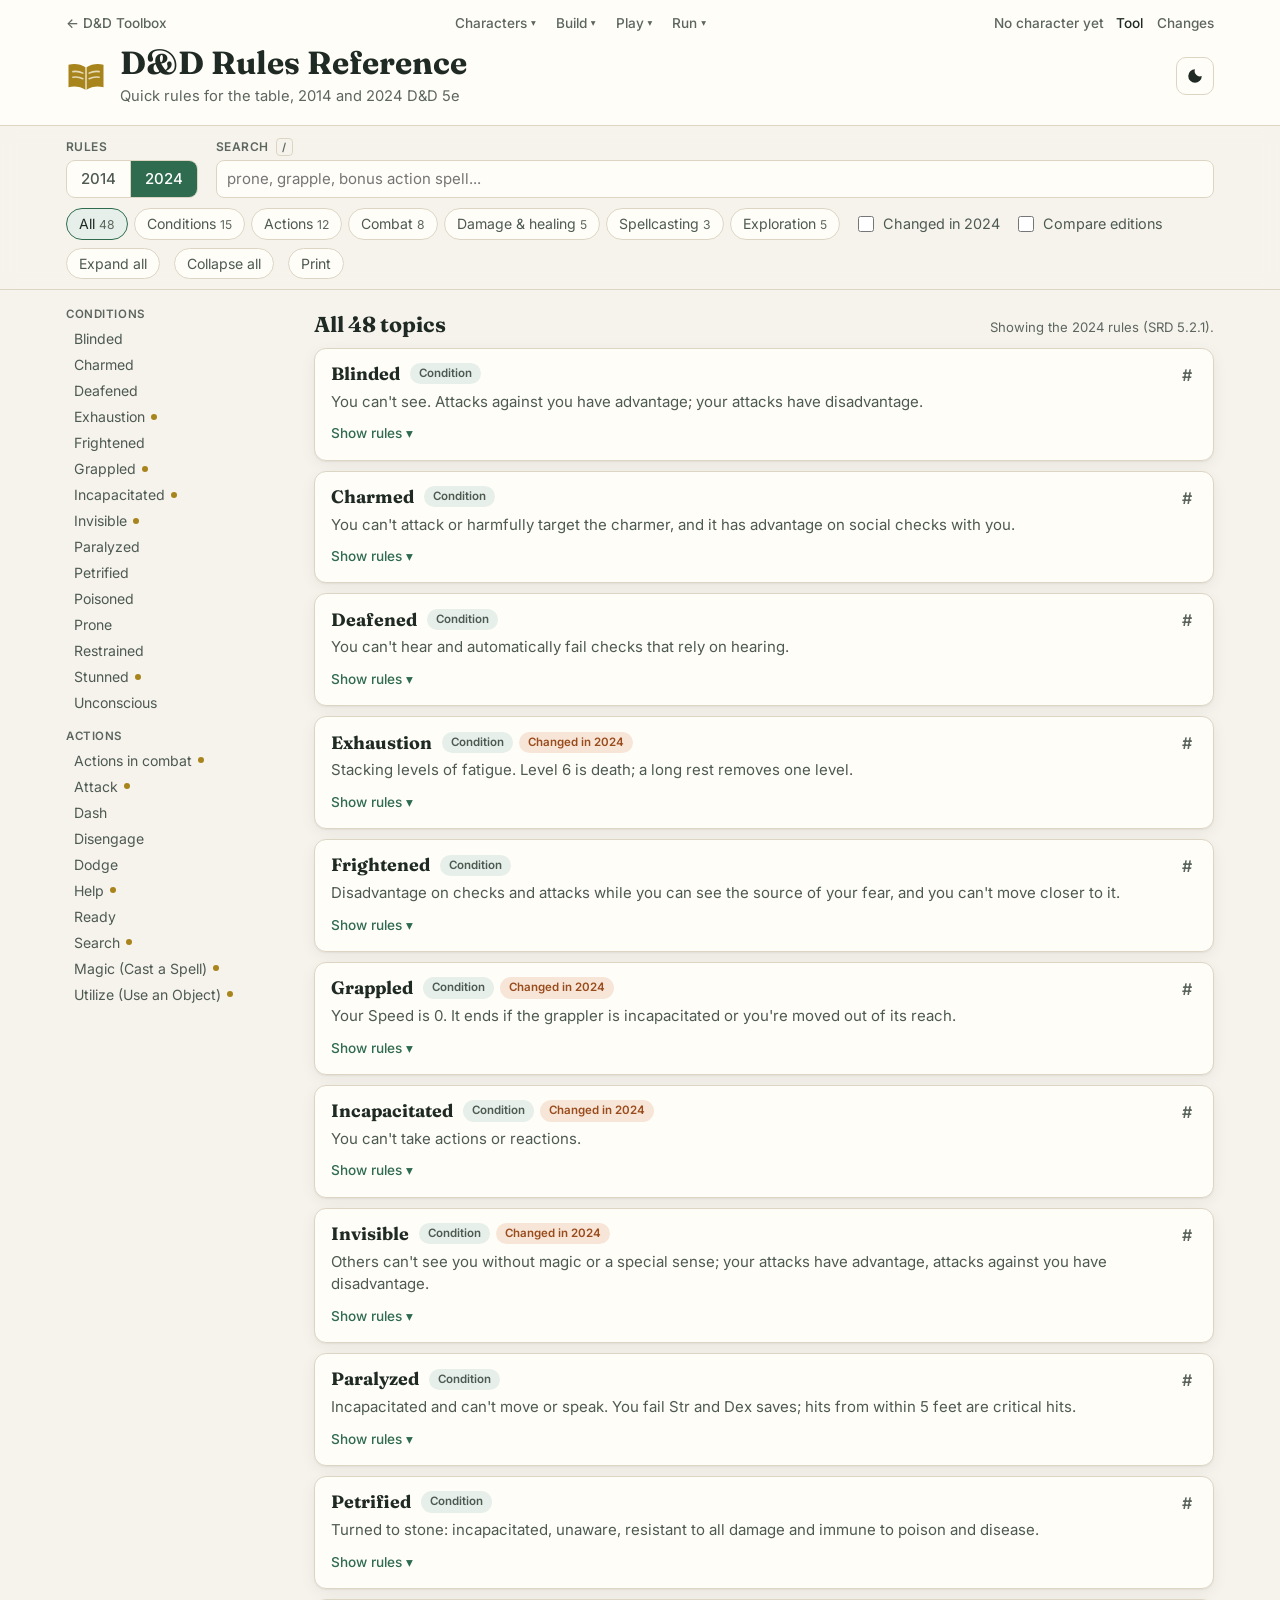
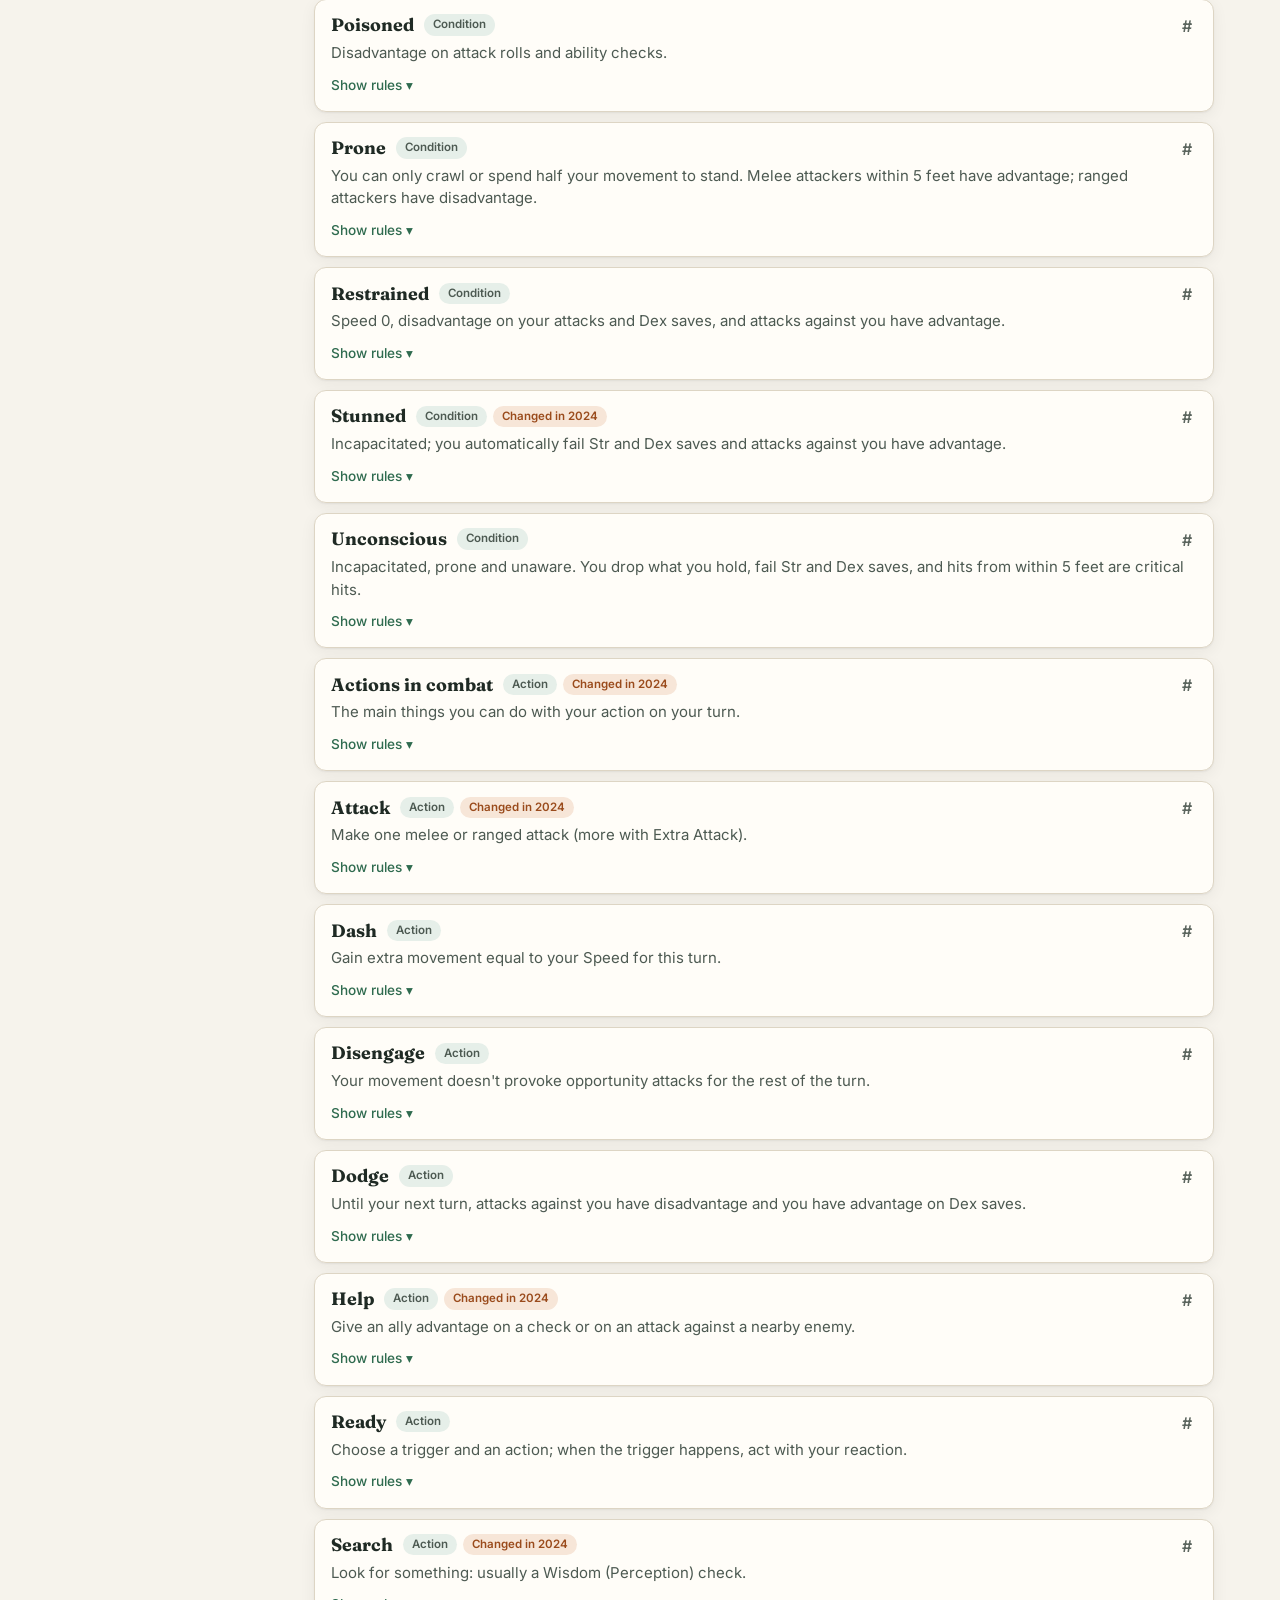
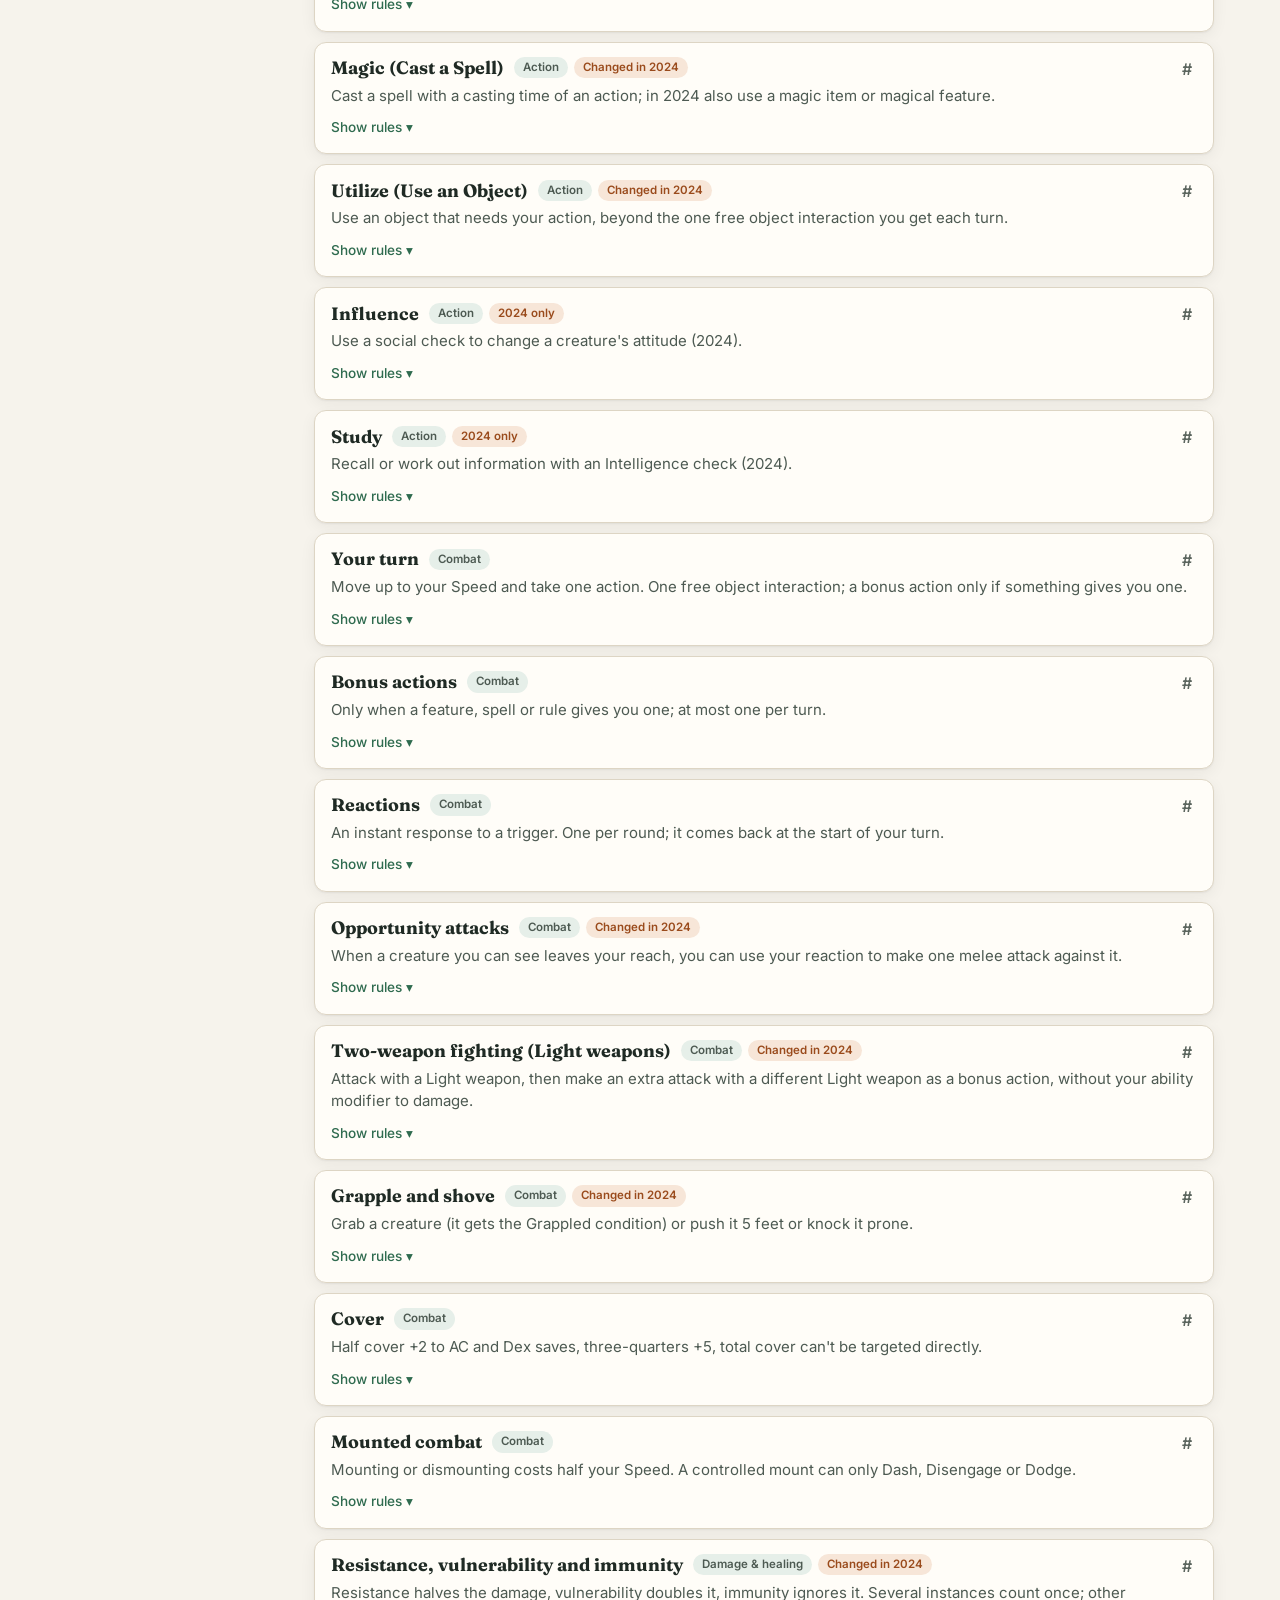
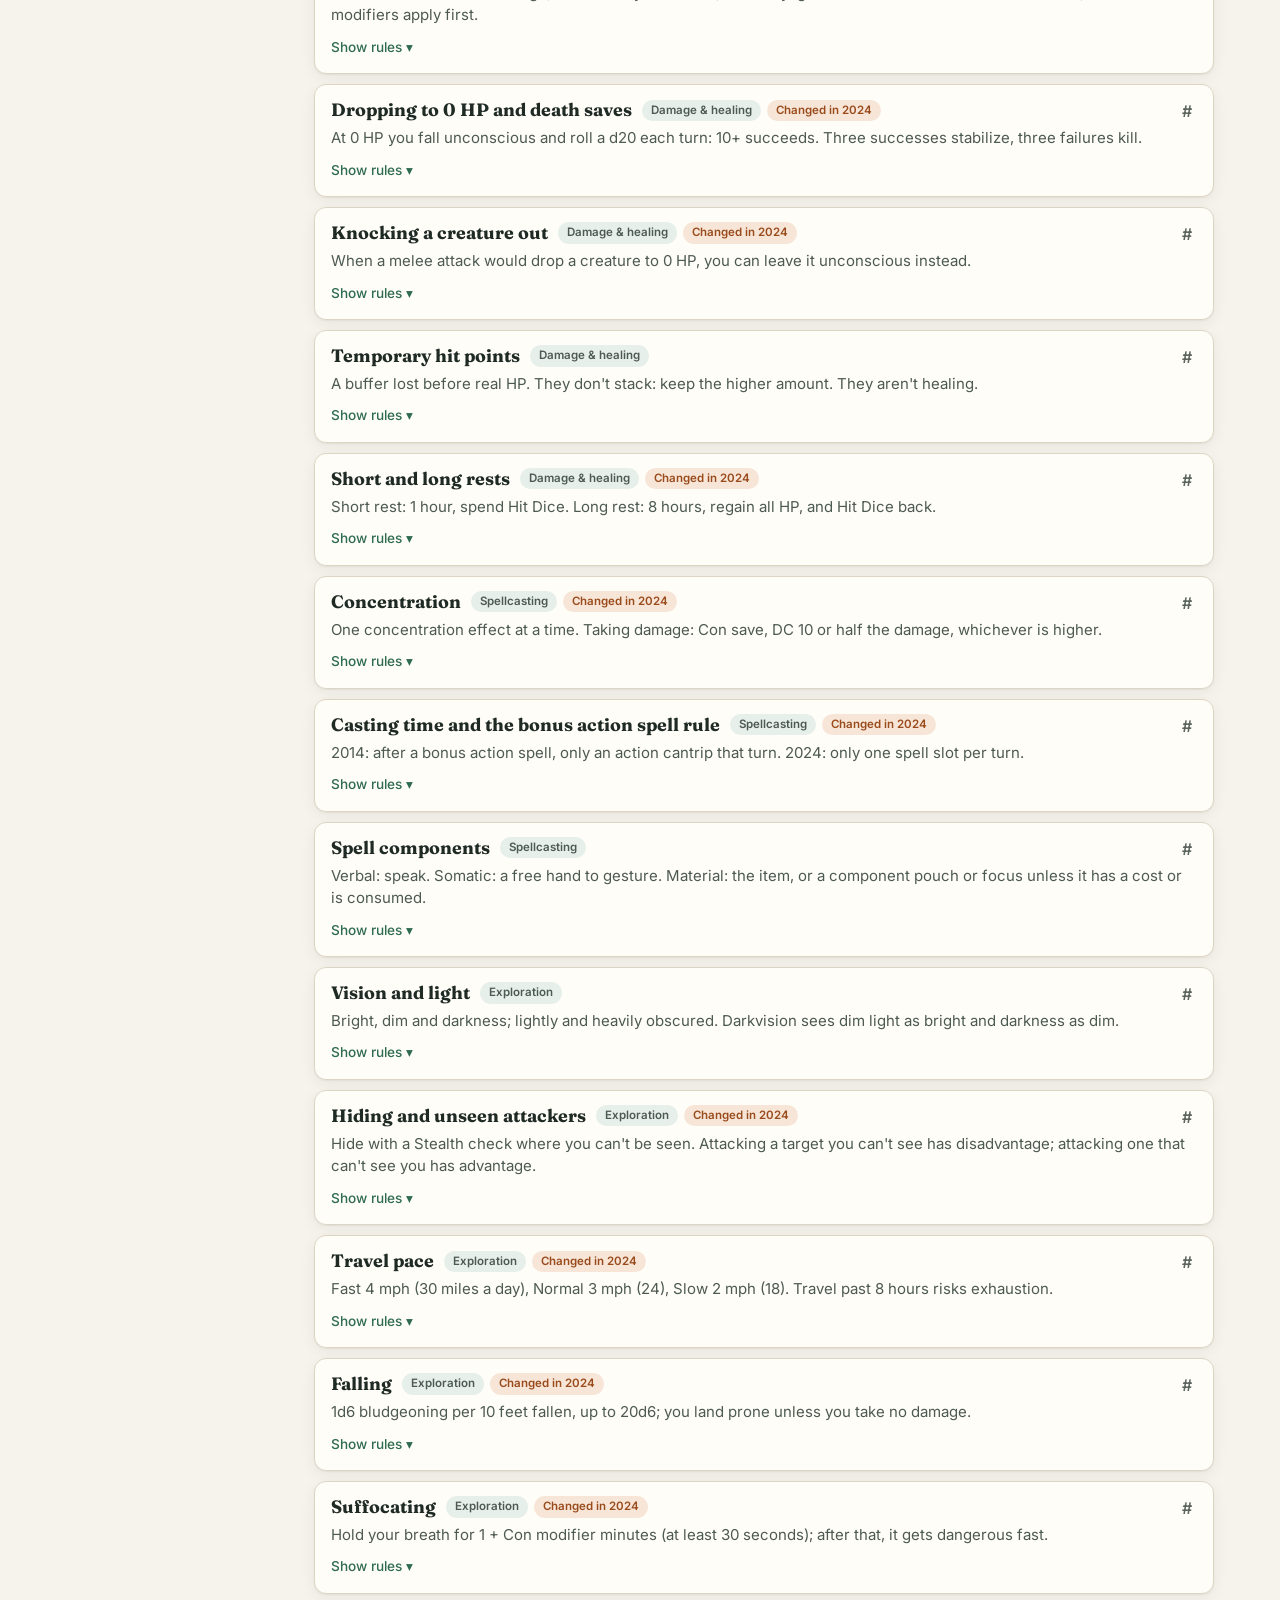
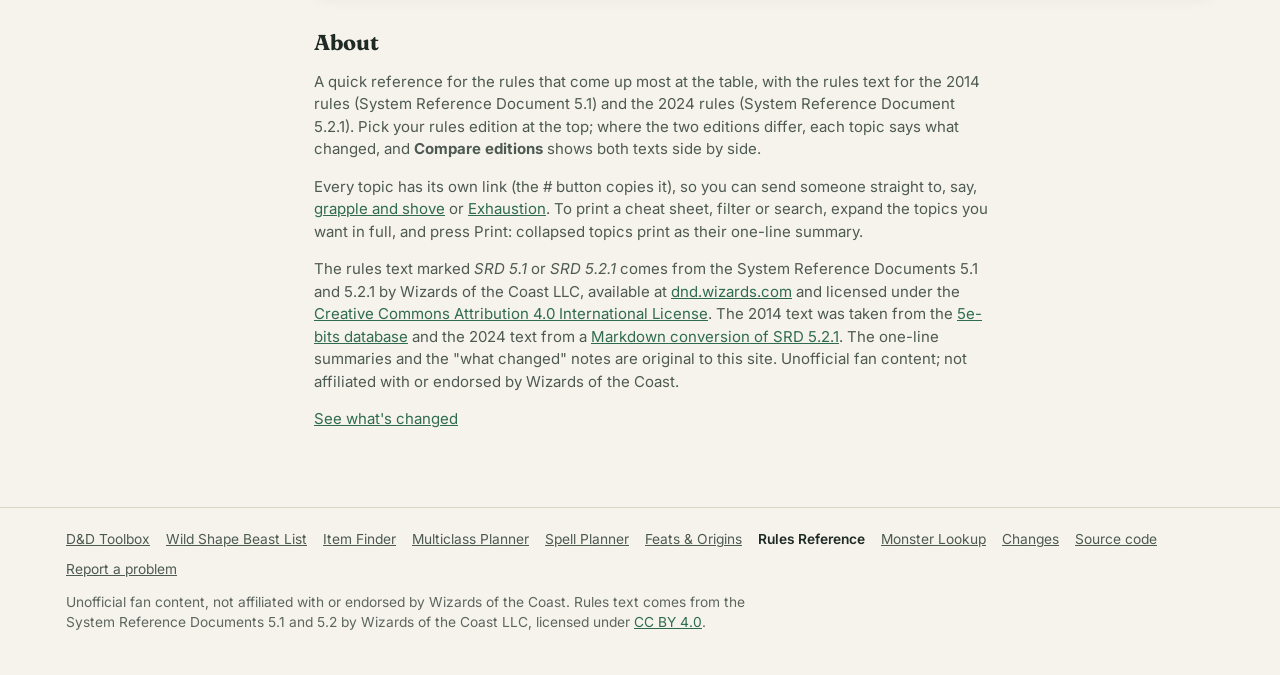
==== commit 9a049ba2: "Adopt shared v1.14: dice rolling and links to the other tools - dice.js and links.js on index and ch" ====
--- a/site/index.html
+++ b/site/index.html
@@ -120,6 +120,8 @@
 <script src="nav.js?v=dev"></script>
 <script src="version.js?v=dev"></script>
 <script src="offline.js?v=dev"></script>
+<script src="dice.js?v=dev"></script>
+<script src="links.js?v=dev"></script>
 <script src="motion.js?v=dev" defer></script><script src="ui.js?v=dev" defer></script>
 </body>
 </html>
--- a/site/styles.css
+++ b/site/styles.css
@@ -190,7 +190,7 @@
   .topic.open { break-inside: auto; }
 }
 
-/* === dnd-shared v1.10 (canonical copy: WernerCD/dnd shared/dnd-shared.css) === */
+/* === dnd-shared v1.11 (canonical copy: WernerCD/dnd shared/dnd-shared.css) === */
 /* Paste this block unchanged at the END of each site's styles.css. Do not edit it per site;
    change it in the hub repo and re-copy it to every site. It relies on the shared tokens
    (--bg, --surface, --surface-2, --ink, --ink-2, --muted, --line, --accent, --gold, --radius). */
@@ -333,15 +333,52 @@
 .dsb.mini .dsb-abil div { font-size: .76rem; }
 .dsb.mini .dsb-sec { font-size: .95rem; margin: 8px 0 4px; }
 @media (max-width: 520px) { .dsb-abil { grid-template-columns: repeat(3, 1fr); } }
+/* dice (dice.js) and cross-links (links.js), v1.11 */
+.dd-roll { color: var(--accent); cursor: pointer; border-bottom: 1px dashed currentColor; border-radius: 3px; white-space: nowrap; }
+.dd-roll:hover { background: color-mix(in srgb, var(--accent) 14%, transparent); }
+.dd-roll:focus-visible { outline: 2px solid var(--accent); outline-offset: 1px; }
+a.dlx { color: inherit; text-decoration: underline dotted; text-underline-offset: 3px; text-decoration-color: color-mix(in srgb, var(--accent) 70%, transparent); }
+a.dlx:hover, a.dlx:focus-visible { color: var(--accent); text-decoration-style: solid; }
+.dd-tray { position: fixed; right: 16px; bottom: 16px; z-index: 900; width: min(320px, calc(100vw - 32px)); max-height: calc(100vh - 32px); overflow: auto; background: var(--surface); color: var(--ink); border: 1px solid var(--line); border-top: 3px solid var(--gold); border-radius: 12px; box-shadow: 0 10px 30px rgba(0, 0, 0, .28); padding: 10px 14px 12px; font-size: .9rem; }
+.dd-tray[hidden] { display: none; }
+.dd-head { display: flex; justify-content: space-between; align-items: center; }
+.dd-head b { font-family: Fraunces, Georgia, serif; font-size: 1rem; color: var(--gold); }
+.dd-x { font: inherit; font-size: 1.3rem; line-height: 1; background: none; border: 0; color: var(--muted); cursor: pointer; min-width: 32px; min-height: 32px; border-radius: 6px; }
+.dd-x:hover, .dd-x:focus-visible { color: var(--ink); background: var(--surface-2); }
+.dd-last p { margin: 4px 0; }
+.dd-lbl { color: var(--ink-2); font-weight: 600; }
+.dd-res { display: flex; align-items: baseline; gap: 10px; }
+.dd-total { font-family: Fraunces, Georgia, serif; font-size: 2.2rem; font-weight: 700; line-height: 1.1; color: var(--ink); }
+.dd-expr, .dd-parts, .dd-sub, .dd-hint { color: var(--muted); }
+.dd-nat { font-weight: 600; padding: 0 6px; border-radius: 6px; }
+.dd-nat.hi { color: var(--accent-ink); background: var(--accent); }
+.dd-nat.lo { color: var(--warn); background: var(--warn-bg); }
+.dd-advdis { display: flex; flex-wrap: wrap; gap: 2px 14px; }
+.dd-advdis b { color: var(--ink); }
+.dd-free { display: flex; gap: 6px; margin: 8px 0 6px; }
+.dd-free input { flex: 1; min-width: 0; font: inherit; color: var(--ink); background: var(--surface-2); border: 1px solid var(--line); border-radius: 8px; padding: 4px 8px; min-height: 32px; }
+.dd-btn { font: inherit; font-size: .85rem; min-height: 32px; padding: 2px 10px; border-radius: 8px; border: 1px solid var(--line); background: var(--surface-2); color: var(--ink); cursor: pointer; }
+.dd-btn:hover, .dd-btn:focus-visible { border-color: var(--accent); color: var(--accent); }
+.dd-quick { display: flex; flex-wrap: wrap; gap: 4px; }
+.dd-quick .dd-btn { padding: 2px 8px; }
+.dd-link { font: inherit; background: none; border: 0; padding: 0; color: var(--accent); text-decoration: underline; cursor: pointer; min-height: 24px; }
+.dd-more { margin-top: 8px; }
+.dd-more summary { cursor: pointer; color: var(--ink-2); min-height: 24px; }
+.dd-log { list-style: none; margin: 6px 0; padding: 0; max-height: 220px; overflow: auto; }
+.dd-log li { padding: 3px 0; border-bottom: 1px solid var(--line); }
+.dd-lv { display: inline-block; min-width: 2.2em; font-weight: 700; color: var(--ink); }
+.dd-le, .dd-ad { color: var(--muted); font-size: .84rem; }
+.dd-sr { position: absolute; width: 1px; height: 1px; overflow: hidden; clip: rect(0 0 0 0); white-space: nowrap; }
 /* print: paper-friendly, no chrome. Sites add their own rules to hide tool controls. */
 @media print {
   :root, :root:not([data-theme="light"]), :root[data-theme="dark"] { --bg: #fff; --surface: #fff; --surface-2: #f3f3f3; --ink: #000; --ink-2: #222; --muted: #555; --line: #bbb; --shadow: none; --accent: #2f6b4f; --accent-ink: #ffffff; --gold: #a8841c; --warn: #9a4b1c; --warn-bg: #f7e6d8; --chip: #e6efe9; color-scheme: light; }
   body { background: #fff; }
-  .hub-bar, .tool-menu, .char-pick, .char-import, .plot-tip, .plot-table summary, #themeBtn, .site-footer .foot-links, button, dialog::backdrop { display: none !important; }
+  .hub-bar, .tool-menu, .char-pick, .char-import, .plot-tip, .plot-table summary, #themeBtn, .site-footer .foot-links, button, dialog::backdrop, .dd-tray { display: none !important; }
+  .dd-roll { color: inherit; border: 0; }
   .site-header { border-bottom: 1px solid #000; }
   a { color: inherit; text-decoration: none; }
   .card, .change-day li, .statblock, .dsb { break-inside: avoid; }
   .ui-anim [data-reveal] > * { opacity: 1 !important; }
   .plot-fig { break-inside: avoid; }
 }
-/* === end dnd-shared v1.10 === */
+/* === end dnd-shared v1.11 === */
